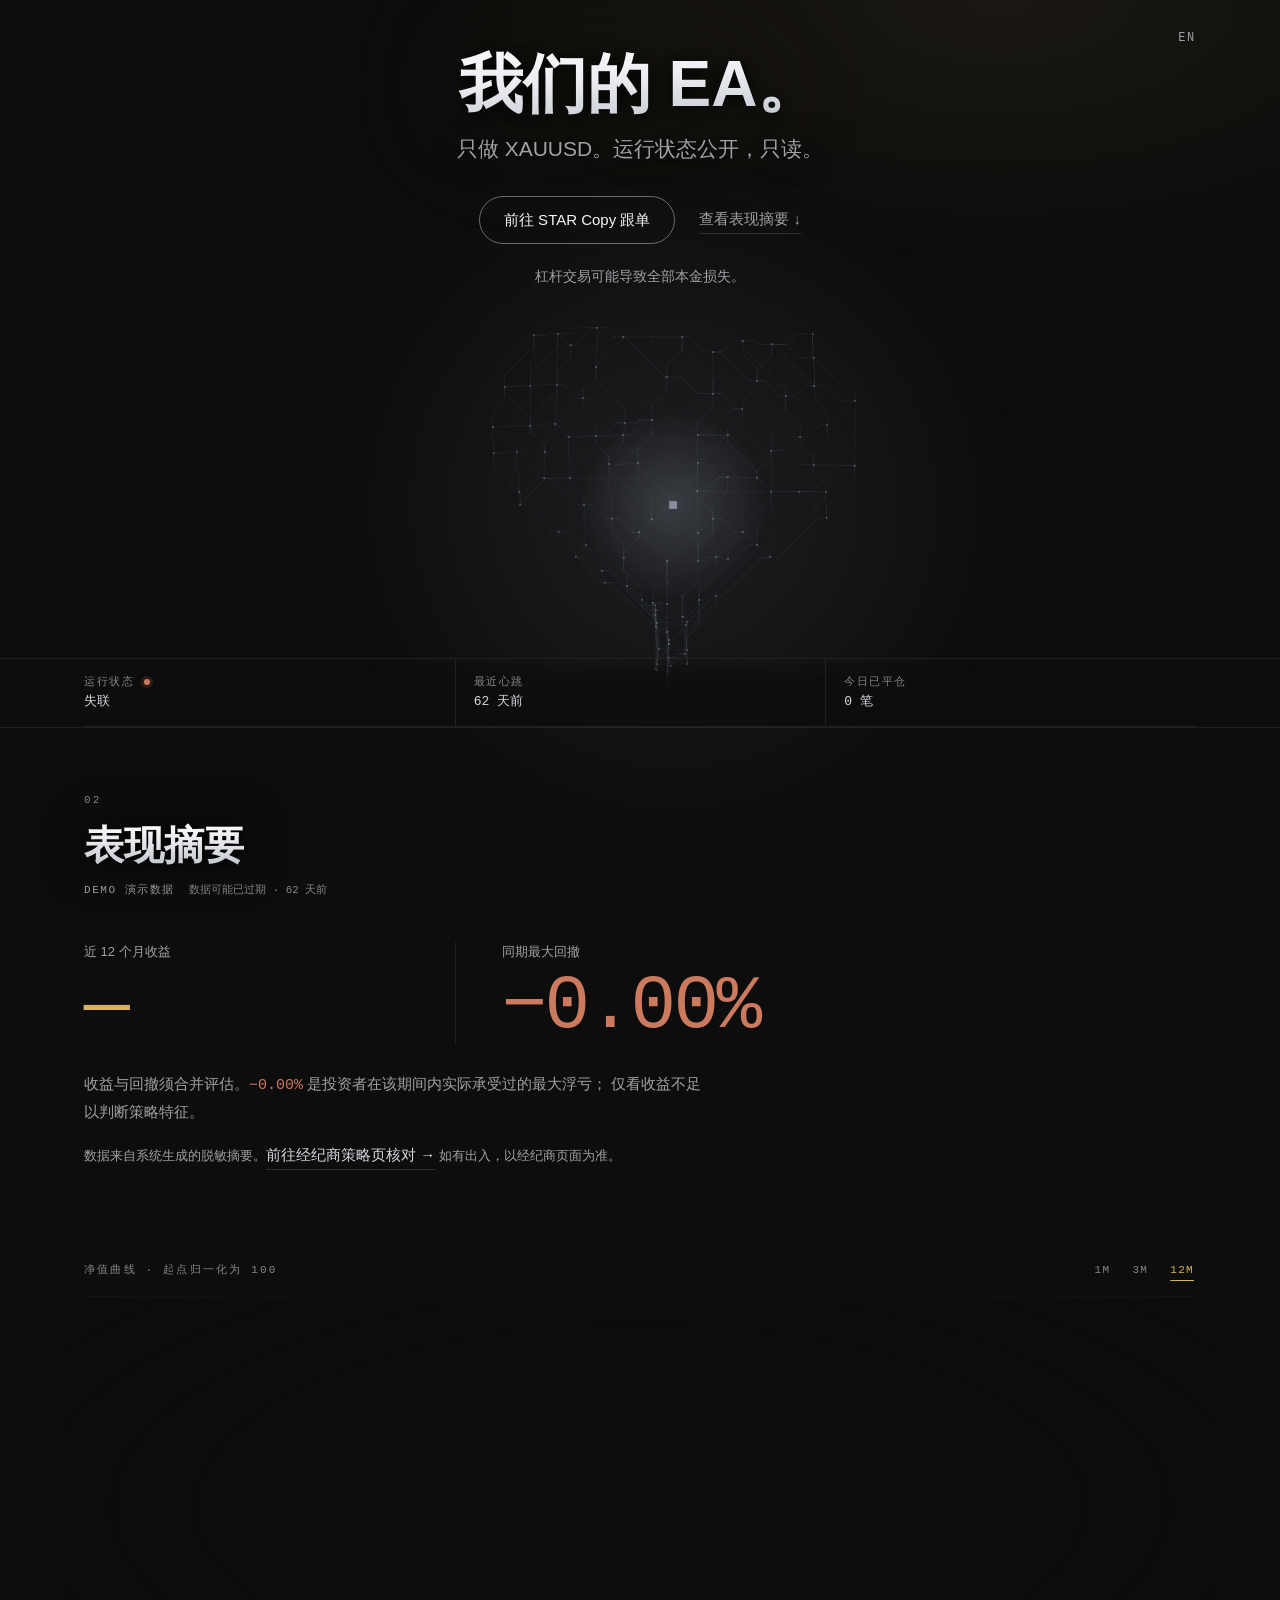
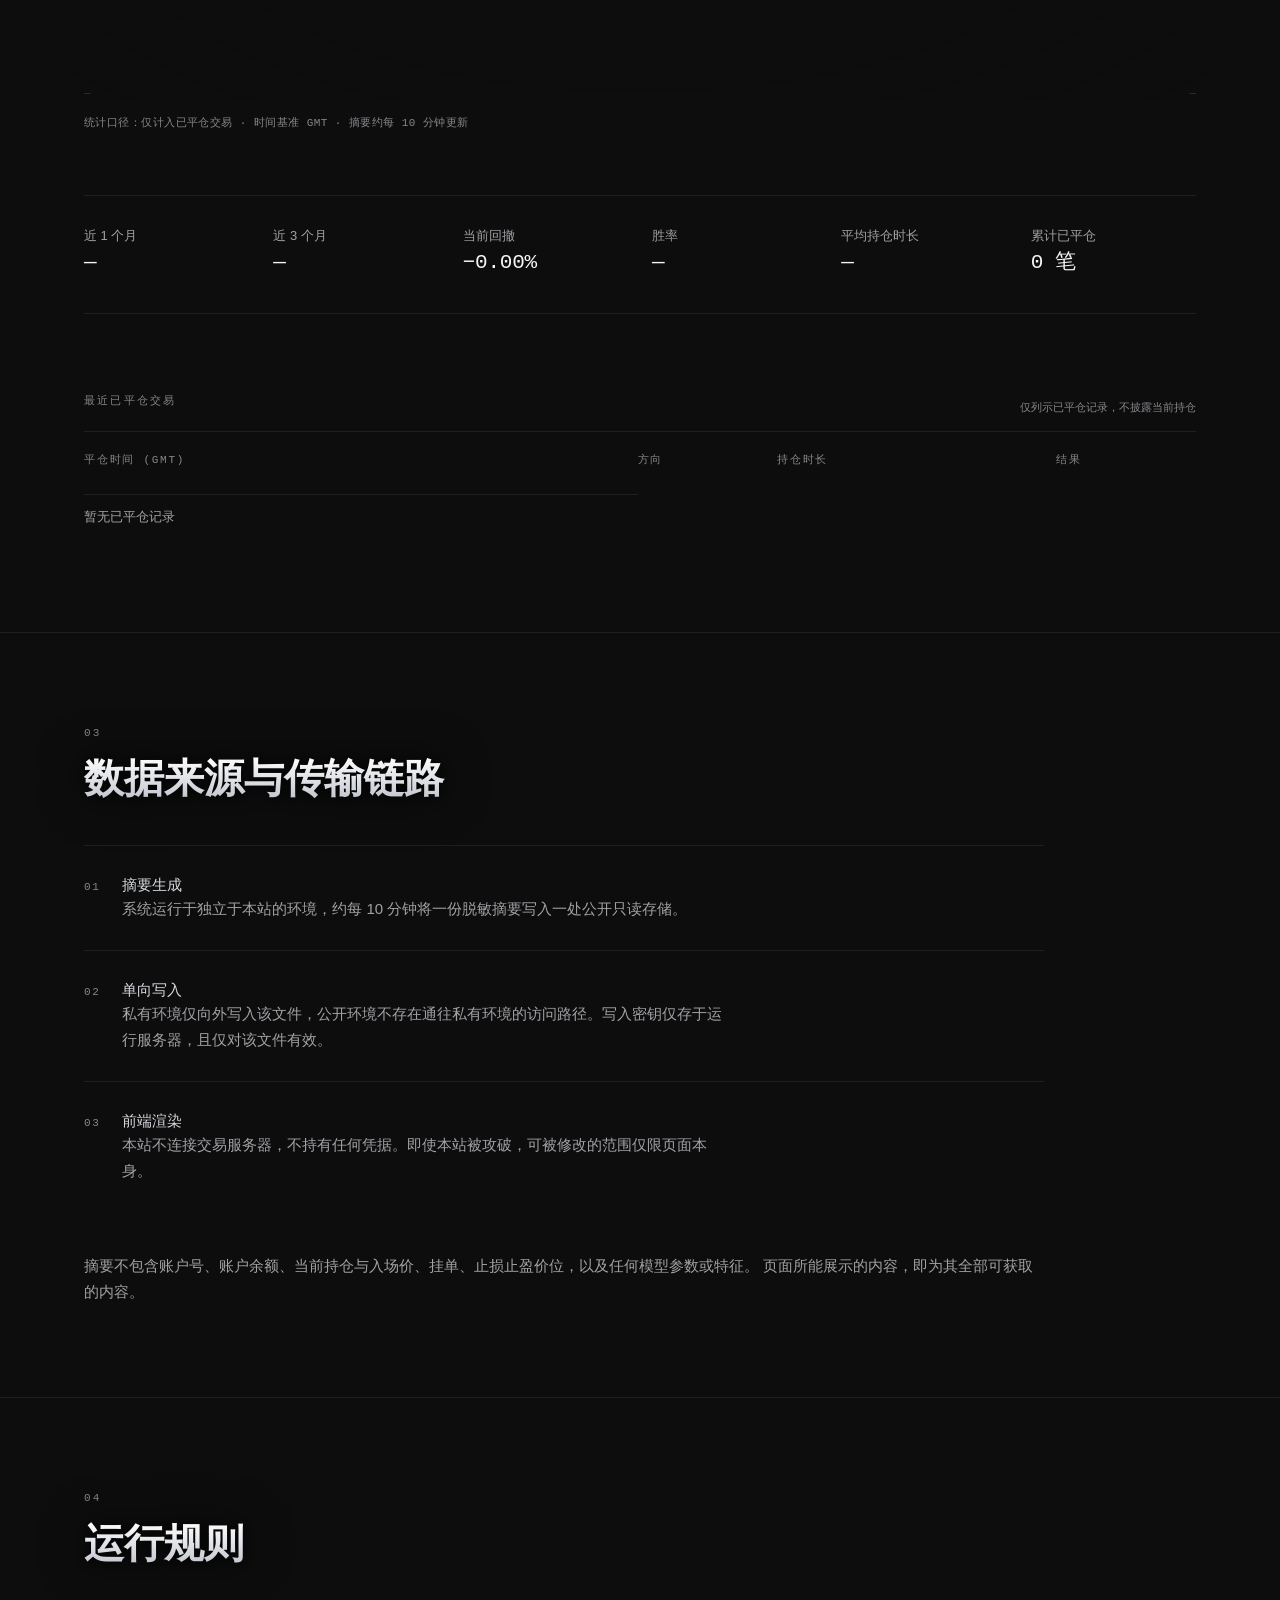
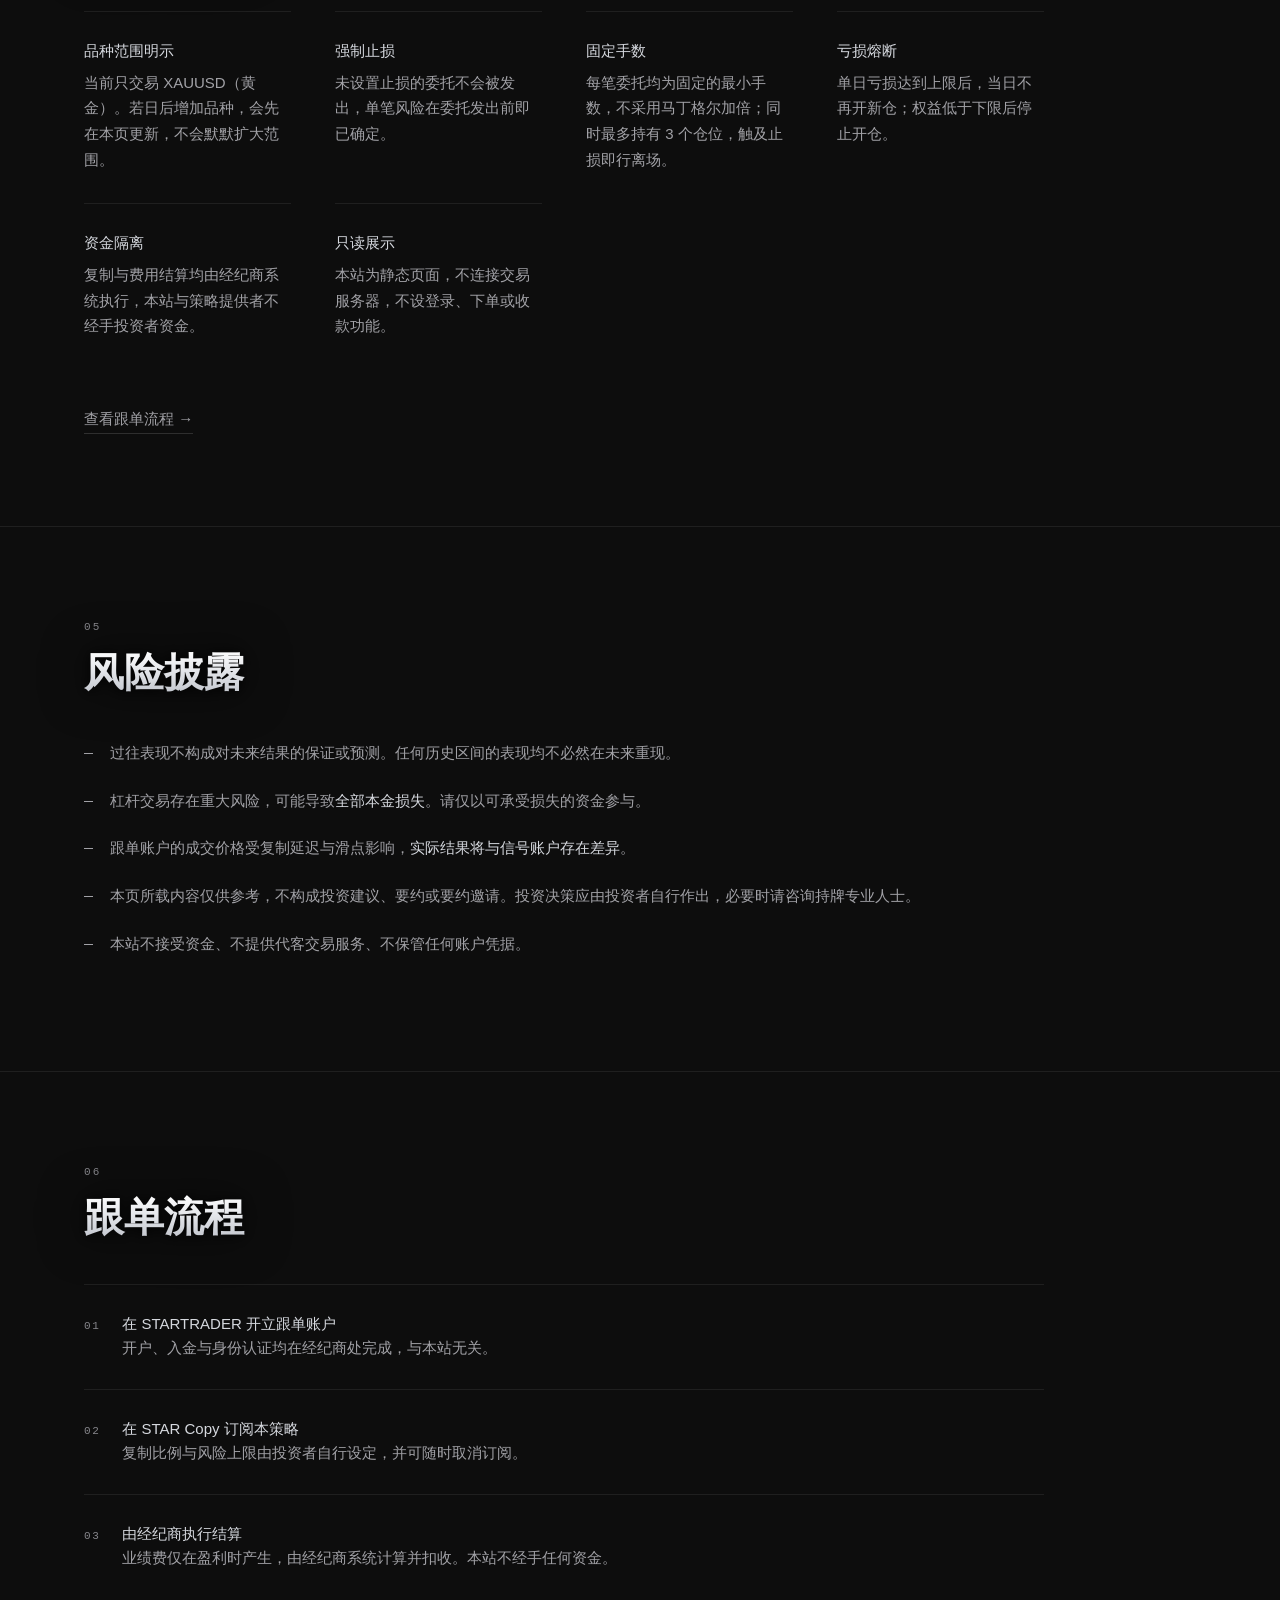
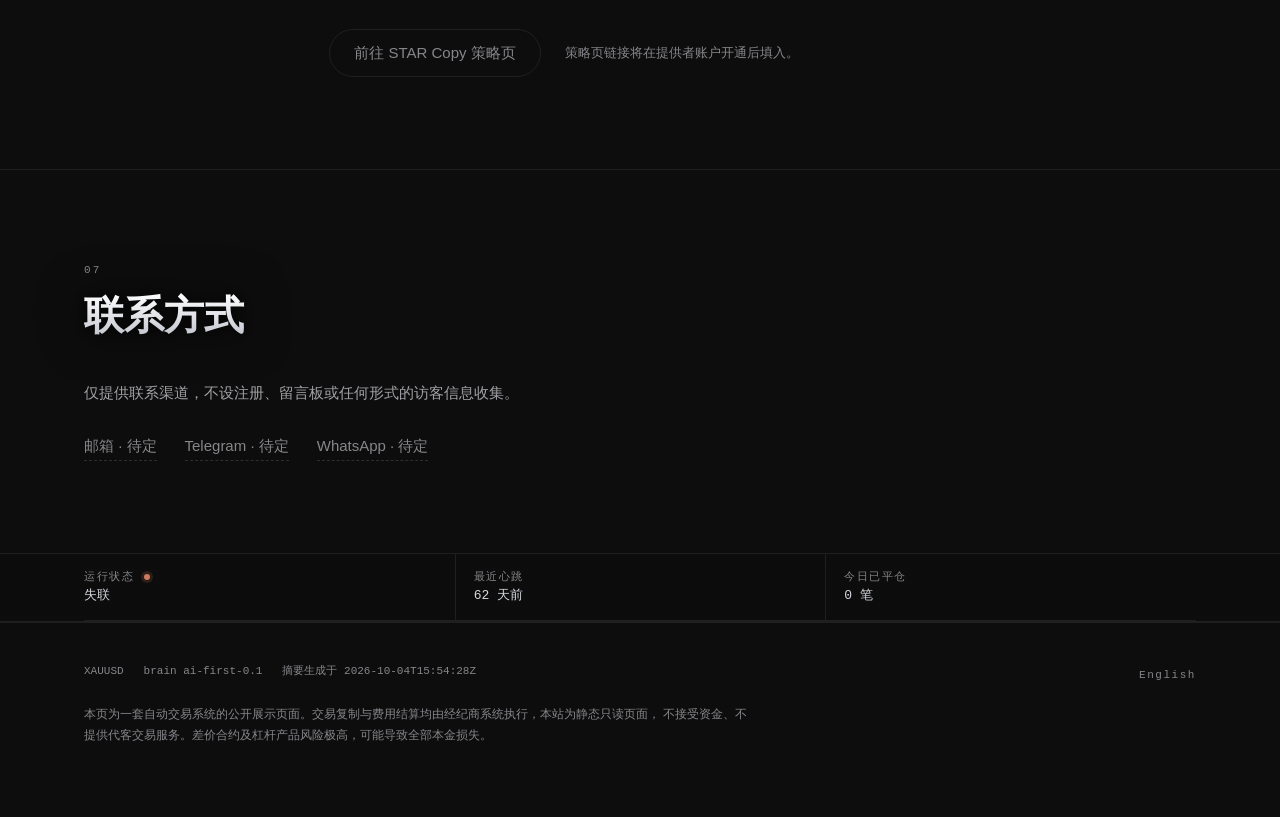
==== index.html @ 9f049740 "Showcase site (experimental): static page + real demo-account status Static page (zh + en), no build" ====
<!DOCTYPE html>
<html lang="zh-Hans" data-status="data/status.json">
<head>
<meta charset="utf-8">
<meta name="viewport" content="width=device-width, initial-scale=1, viewport-fit=cover">
<title>XAUUSD 自动交易系统 — 运行状态与表现摘要</title>
<meta name="description" content="一套仅交易 XAUUSD 的自动交易系统的公开展示页面：运行状态、表现摘要与跟单入口。">
<meta name="robots" content="noindex">
<meta name="color-scheme" content="dark">
<link rel="alternate" hreflang="zh-Hans" href="https://thomas992001.github.io/rion-eawebsite/">
<link rel="alternate" hreflang="en" href="https://thomas992001.github.io/rion-eawebsite/en/">
<link rel="icon" href="data:image/svg+xml,%3Csvg xmlns='http://www.w3.org/2000/svg' viewBox='0 0 32 32'%3E%3Crect x='7' y='7' width='18' height='18' fill='none' stroke='%23e8bb4a' stroke-width='2'/%3E%3Crect x='14' y='14' width='4' height='4' fill='%23e8bb4a'/%3E%3C/svg%3E">
<meta property="og:type" content="website">
<meta property="og:site_name" content="XAUUSD 自动交易系统">
<meta property="og:title" content="我们的 EA。">
<meta property="og:description" content="只做 XAUUSD。运行状态公开，只读。">
<meta property="og:locale" content="zh_CN">
<meta property="og:locale:alternate" content="en_US">
<!-- 上线前改成绝对地址（见 DEPLOY.md）：og:url 与 og:image 必须是完整 https:// 链接 -->
<meta property="og:url" content="https://thomas992001.github.io/rion-eawebsite/">
<meta property="og:image" content="https://thomas992001.github.io/rion-eawebsite/assets/share.png">
<meta property="og:image:width" content="1200">
<meta property="og:image:height" content="630">
<meta name="twitter:card" content="summary_large_image">
<script>
/* Two safety nets, inline so they run even if assets/app.js never does:
   1. the scroll-reveal only hides content when JS is actually running;
   2. if the reveal machinery has not started in 2.5s, show everything. */
document.documentElement.className += " js is-loading";
setTimeout(function () {
  if (!window.__revealReady) document.documentElement.className += " reveal-all";
}, 2500);
</script>
<link rel="stylesheet" href="assets/style.css">
</head>
<body>

<canvas id="core" class="net" aria-hidden="true"></canvas>
<div class="rail" id="rail" aria-hidden="true">
  <span class="rail-line"></span>
  <span class="rail-thumb"></span>
  <span class="rail-at"></span>
</div>

<main id="top">

  <section class="hero">
    <div class="wrap hero-in">
      <p class="lang-row"><a class="lang" href="en/" hreflang="en">EN</a></p>
      <h1>我们的 EA。</h1>
      <!-- One line of what it is. The two caveats that used to sit here (no
           orders on this page, no credentials) are stated where they belong:
           section 03 and the "read-only by construction" card in 04. -->
      <p class="sub">只做 XAUUSD。运行状态公开，只读。</p>

      <p class="acts">
        <a class="btn" id="heroCopyBtn" href="#follow">前往 STAR Copy 跟单</a>
        <a class="link" href="#performance">查看表现摘要 ↓</a>
      </p>
      <p class="warn">杠杆交易可能导致全部本金损失。</p>
    </div>

    <div class="strip">
      <div class="wrap strip-in">
        <div><span>运行状态 <i id="stateDot" class="dot" aria-hidden="true"></i></span><b id="teleState">—</b></div>
        <div><span>最近心跳</span><b id="teleBeat">—</b></div>
        <div><span>今日已平仓</span><b id="teleToday">—</b></div>
      </div>
    </div>
  </section>

  <section id="performance" class="s reveal">
    <div class="wrap">
      <div class="s-head">
        <p class="eyebrow">02</p>
        <h2 class="s-title">表现摘要</h2>
        <p class="s-meta"><span id="sourceBadge2" class="src">—</span><span id="updatedAgo">更新于 —</span></p>
      </div>
      <noscript><p class="noscript-note">下面的数值由浏览器读取摘要文件后填入。你的浏览器停用了 JavaScript，所以所有数字显示为「—」。本页的说明、运行规则与风险披露不受影响。</p></noscript>
      <p class="demo-inline" id="demoInline" hidden>以下数据为占位示例，不代表任何真实或模拟成交记录。</p>

      <div class="figures">
        <div class="fig stag">
          <span class="fig-k">近 12 个月收益</span>
          <span class="fig-v gold" id="ret12">—</span>
        </div>
        <div class="fig stag">
          <span class="fig-k">同期最大回撤</span>
          <span class="fig-v down" id="maxdd">—</span>
        </div>
      </div>

      <p class="bind stag">
        收益与回撤须合并评估。<em id="bindDD">—</em> 是投资者在该期间内实际承受过的最大浮亏；
        仅看收益不足以判断策略特征。
      </p>

      <p class="verify stag">
        数据来自系统生成的脱敏摘要。<a id="verifyLink" class="link" href="#follow">前往经纪商策略页核对 →</a>
        如有出入，以经纪商页面为准。
      </p>

      <div class="chart stag">
        <div class="chart-head">
          <span class="kicker">净值曲线 · 起点归一化为 100</span>
          <span class="seg" role="group" aria-label="时间范围">
            <button type="button" data-range="21">1M</button>
            <button type="button" data-range="63">3M</button>
            <button type="button" data-range="0" class="is-on">12M</button>
          </span>
        </div>
        <div class="chart-wrap" id="chartWrap">
          <svg id="equityChart" role="img" aria-label="净值曲线"></svg>
          <div class="chart-tip" id="chartTip" hidden></div>
        </div>
        <div class="sr-only" id="chartTable"></div>
        <div class="chart-foot">
          <span id="axisStart">—</span>
          <span id="axisEnd">—</span>
        </div>
        <p class="scope">统计口径：仅计入已平仓交易 · 时间基准 GMT · 摘要约每 10 分钟更新</p>
      </div>

      <div class="row stag">
        <div><span>近 1 个月</span><b id="ret1">—</b></div>
        <div><span>近 3 个月</span><b id="ret3">—</b></div>
        <div><span>当前回撤</span><b id="curdd">—</b></div>
        <div><span>胜率</span><b id="winrate">—</b></div>
        <div><span>平均持仓时长</span><b id="avghold">—</b></div>
        <div><span>累计已平仓</span><b id="trades">—</b></div>
      </div>

      <div class="ledger stag">
        <div class="chart-head">
          <span class="kicker">最近已平仓交易</span>
          <span class="s-meta">仅列示已平仓记录，不披露当前持仓</span>
        </div>
        <table class="trades">
          <thead>
            <tr><th>平仓时间 (GMT)</th><th>方向</th><th>持仓时长</th><th class="r">结果</th></tr>
          </thead>
          <tbody id="tradesBody">
            <tr class="sk-row"><td><span class="sk"></span></td><td><span class="sk"></span></td><td><span class="sk"></span></td><td class="r"><span class="sk"></span></td></tr>
            <tr class="sk-row"><td><span class="sk"></span></td><td><span class="sk"></span></td><td><span class="sk"></span></td><td class="r"><span class="sk"></span></td></tr>
            <tr class="sk-row"><td><span class="sk"></span></td><td><span class="sk"></span></td><td><span class="sk"></span></td><td class="r"><span class="sk"></span></td></tr>
            <tr class="sk-row"><td><span class="sk"></span></td><td><span class="sk"></span></td><td><span class="sk"></span></td><td class="r"><span class="sk"></span></td></tr>
          </tbody>
        </table>
      </div>
    </div>
  </section>

  <section id="chain" class="s reveal">
    <div class="wrap">
      <div class="s-head"><p class="eyebrow">03</p>
        <h2 class="s-title">数据来源与传输链路</h2></div>
      <ol class="chain">
        <li class="stag"><span>01</span><div><b>摘要生成</b><p>系统运行于独立于本站的环境，约每 10 分钟将一份脱敏摘要写入一处公开只读存储。</p></div></li>
        <li class="stag"><span>02</span><div><b>单向写入</b><p>私有环境仅向外写入该文件，公开环境不存在通往私有环境的访问路径。写入密钥仅存于运行服务器，且仅对该文件有效。</p></div></li>
        <li class="stag"><span>03</span><div><b>前端渲染</b><p>本站不连接交易服务器，不持有任何凭据。即使本站被攻破，可被修改的范围仅限页面本身。</p></div></li>
      </ol>
      <p class="note">
        摘要不包含账户号、账户余额、当前持仓与入场价、挂单、止损止盈价位，以及任何模型参数或特征。
        页面所能展示的内容，即为其全部可获取的内容。
      </p>
    </div>
  </section>

  <section id="how" class="s reveal">
    <div class="wrap">
      <div class="s-head"><p class="eyebrow">04</p>
        <h2 class="s-title">运行规则</h2></div>
      <div class="cols">
        <div class="col stag"><b>品种范围明示</b><p>当前只交易 XAUUSD（黄金）。若日后增加品种，会先在本页更新，不会默默扩大范围。</p></div>
        <div class="col stag"><b>强制止损</b><p>未设置止损的委托不会被发出，单笔风险在委托发出前即已确定。</p></div>
        <!-- 待 Thomas 确认：本条为策略行为承诺，确认属实后方可上线 -->
        <div class="col stag"><b>固定手数</b><p>每笔委托均为固定的最小手数，不采用马丁格尔加倍；同时最多持有 3 个仓位，触及止损即行离场。</p></div>
        <div class="col stag"><b>亏损熔断</b><p>单日亏损达到上限后，当日不再开新仓；权益低于下限后停止开仓。</p></div>
        <div class="col stag"><b>资金隔离</b><p>复制与费用结算均由经纪商系统执行，本站与策略提供者不经手投资者资金。</p></div>
        <div class="col stag"><b>只读展示</b><p>本站为静态页面，不连接交易服务器，不设登录、下单或收款功能。</p></div>
      </div>
      <!-- Someone convinced by the rules is convinced here, and the only
           action on the page was four screens back. A link, not a button:
           the primary button stays the only one. -->
      <p class="next stag"><a class="link" href="#follow">查看跟单流程 →</a></p>
    </div>
  </section>

  <section id="risk" class="s reveal">
    <div class="wrap">
      <div class="s-head"><p class="eyebrow">05</p>
        <h2 class="s-title">风险披露</h2></div>
      <ul class="risks">
        <li class="stag">过往表现不构成对未来结果的保证或预测。任何历史区间的表现均不必然在未来重现。</li>
        <li class="stag">杠杆交易存在重大风险，可能导致<em>全部本金损失</em>。请仅以可承受损失的资金参与。</li>
        <li class="stag">跟单账户的成交价格受复制延迟与滑点影响，<em>实际结果将与信号账户存在差异</em>。</li>
        <li class="stag">本页所载内容仅供参考，不构成投资建议、要约或要约邀请。投资决策应由投资者自行作出，必要时请咨询持牌专业人士。</li>
        <li class="stag">本站不接受资金、不提供代客交易服务、不保管任何账户凭据。</li>
      </ul>
    </div>
  </section>

  <section id="follow" class="s reveal">
    <div class="wrap">
      <div class="s-head"><p class="eyebrow">06</p>
        <h2 class="s-title">跟单流程</h2></div>
      <ol class="steps">
        <li class="stag"><span>01</span><div><b>在 STARTRADER 开立跟单账户</b><p>开户、入金与身份认证均在经纪商处完成，与本站无关。</p></div></li>
        <li class="stag"><span>02</span><div><b>在 STAR Copy 订阅本策略</b><p>复制比例与风险上限由投资者自行设定，并可随时取消订阅。</p></div></li>
        <li class="stag"><span>03</span><div><b>由经纪商执行结算</b><p>业绩费仅在盈利时产生，由经纪商系统计算并扣收。本站不经手任何资金。</p></div></li>
      </ol>
      <p class="acts">
        <a class="btn" id="copyBtn" aria-disabled="true" tabindex="-1">前往 STAR Copy 策略页</a>
        <span class="note-inline" id="copyBtnNote">策略页链接将在提供者账户开通后填入。</span>
      </p>
    </div>
  </section>

  <section id="contact" class="s reveal">
    <div class="wrap">
      <div class="s-head"><p class="eyebrow">07</p>
        <h2 class="s-title">联系方式</h2></div>
      <p class="lede-sm">仅提供联系渠道，不设注册、留言板或任何形式的访客信息收集。</p>
      <p class="chips" id="contacts">
        <span class="pending">邮箱 · 待定</span>
        <span class="pending">Telegram · 待定</span>
        <span class="pending">WhatsApp · 待定</span>
      </p>
    </div>
  </section>

  <!-- Read to the end: the last thing before the legal footer is that it is
       still running, not a disclaimer. Same live values as the hero strip. -->
  <div class="strip strip-end">
    <div class="wrap strip-in">
      <div><span>运行状态 <i class="dot" data-mirror="stateDot" aria-hidden="true"></i></span><b data-mirror="teleState">—</b></div>
      <div><span>最近心跳</span><b data-mirror="teleBeat">—</b></div>
      <div><span>今日已平仓</span><b data-mirror="teleToday">—</b></div>
    </div>
  </div>

</main>

<footer class="foot">
  <div class="wrap">
    <p class="foot-row">
      <span id="footSymbol">XAUUSD</span>
      <span id="footVersion">brain —</span>
      <span id="footGenerated">摘要生成于 —</span>
      <a class="lang" href="en/" hreflang="en">English</a>
    </p>
    <p class="foot-legal">
      本页为一套自动交易系统的公开展示页面。交易复制与费用结算均由经纪商系统执行，本站为静态只读页面，
      不接受资金、不提供代客交易服务。差价合约及杠杆产品风险极高，可能导致全部本金损失。
    </p>
  </div>
</footer>

<script src="assets/core.js"></script>
<script src="assets/app.js"></script>
</body>
</html>
---- assets/style.css ----
/* RionEA99 showcase.
   Rules taken from measuring linear.app / stripe.com / numer.ai / xtxmarkets.com:
   - separation comes from space and hairlines, not from boxes (their bordered
     block ratio is 4.6–16.7%; boxes were 46.5% here before this pass)
   - hairlines are neutral white at 6–10%, never tinted with the accent colour
   - display type is large, light and tightly leaded (line-height ~1.1, not 1.3)
   - the accent colour appears a handful of times, not on every edge
   - one thing moves on its own (the module); everything else moves on input */

:root {
  /* Not pure black: bright text on #000 produces halation -- the glow that
     makes glyphs bleed -- and it is worse for astigmatic readers. Material's
     dark theme recommends #121212 for the same reason; #0d0d0d keeps more of
     the depth this page wants while taking the edge off. Contrast barely
     moves: body text goes 8.16:1 -> 7.71:1, still well past AA. */
  --ink:       #0d0d0d;
  --paper:     #f5f5f7;
  --paper-2:   #d5d8de;   /* sub-heads: bright, but not as bright as display type */
  --mute:      #a1a1a6;
  --faint:     #86868b;   /* Apple's tertiary grey */
  --rule:      rgba(245, 245, 247, 0.14);
  --rule-soft: rgba(245, 245, 247, 0.08);
  --gold:      #d8b25c;   /* 41° / 62% / 60% — gold without the signal-yellow glare */
  --gold-hi:   #e5c47a;   /* hover: brighter, not paler */
  --gold-soft: #e3cf9f;   /* champagne highlight */
  --down:      #cb7a5e;
  --wrap:      1160px;
  --font: -apple-system, BlinkMacSystemFont, "Segoe UI", "PingFang SC",
          "Hiragino Sans GB", "Microsoft YaHei", "Noto Sans SC", sans-serif;
  --mono: ui-monospace, SFMono-Regular, "SF Mono", Menlo, Consolas, monospace;
}

* { box-sizing: border-box; }
html { -webkit-text-size-adjust: 100%; scroll-behavior: smooth; }

body {
  margin: 0;
  background: var(--ink);
  color: var(--paper);
  font-family: var(--font);
  font-size: 17px;
  line-height: 1.47;
  -webkit-font-smoothing: antialiased;
  overflow-x: hidden;
}
/* The faint gold wash at the top right used to be the body's own background
   with `background-attachment: fixed`. That property is a known scroll-jank
   source in Chromium: a page containing a fixed-attachment background is
   scrolled on the main thread (kHasBackgroundAttachmentFixedObjects), and the
   main thread here is already running a 60fps canvas -- so every wheel step
   had to queue behind a frame. iOS ignores `fixed` altogether and would have
   stretched the gradient over the whole document. A fixed pseudo-element gets
   its own compositor layer: same picture, scrolled off the main thread. */
body::before {
  content: ""; position: fixed; inset: 0; z-index: -1; pointer-events: none;
  background: radial-gradient(70% 48% at 78% 0%, rgba(200, 163, 80, .07), transparent 62%);
}

@media (prefers-reduced-motion: reduce) {
  html { scroll-behavior: auto; }
  *, *::before, *::after { animation: none !important; transition-duration: .001ms !important; }
  .reveal, .stag, .hero-in > * { opacity: 1 !important; transform: none !important; }
}

a { color: inherit; text-decoration: none; }
h1, h2, h3 { margin: 0; font-weight: 400; }
p { margin: 0; }
em { font-style: normal; color: var(--paper-2); }

.wrap { width: 100%; max-width: var(--wrap); margin: 0 auto; padding: 0 24px; }

/* small monospace labels do the work that boxes used to do */
.kicker {
  font-family: var(--mono); font-size: 11px; font-weight: 400;
  letter-spacing: .2em; text-transform: uppercase; color: var(--faint);
}

/* ---------- status dot and labels (the top bar is gone) ---------- */
.src { font-family: var(--mono); font-size: 11px; letter-spacing: .14em; color: var(--mute); }
/* LIVE is the real thing, so it carries the brand colour; BACKTEST is the
   category most easily mistaken for real, so it is flagged, not celebrated */
.src.is-live { color: var(--gold); }
.src.is-demo { color: var(--mute); }
.src.is-backtest { color: var(--down); }
.lang {
  font-family: var(--mono); font-size: inherit; letter-spacing: .14em;
  color: var(--faint); border-bottom: 1px solid transparent;
  transition: color .2s ease, border-color .2s ease;
}
.lang:hover { color: var(--gold); border-color: var(--gold); }
.foot-row .lang { margin-left: auto; font-size: 11px; display: inline-block; padding: 4px 0; }
.kicker .lang { color: var(--mute); }
/* An English reader landing on a Chinese page needs this before anything
   else, and at 11px in the faintest grey it sat at the bottom of what can be
   found without searching. One point larger and one tier brighter: still a
   corner detail to everyone who does not need it, findable by the one who does.
   It is in the conventional place, which is most of what discoverability is. */
.lang-row {
  display: flex; justify-content: flex-end; align-items: center;
  height: 24px; font-size: 12px; margin-right: -10px;
}
.lang-row .lang { color: var(--mute); }
.lang-row .lang { display: inline-block; line-height: 24px; padding: 0 10px; }

.dot {
  display: inline-block; width: 6px; height: 6px; border-radius: 50%;
  background: var(--faint); vertical-align: middle; margin-left: 2px;
}
.dot.is-online { background: var(--gold); animation: beat 3s ease-out infinite; }
.dot.is-idle { background: var(--mute); }
.dot.is-halted { background: var(--down); }
.dot.is-lost { background: var(--down); box-shadow: 0 0 0 3px rgba(203, 122, 94, .16); }
@keyframes beat {
  0%   { box-shadow: 0 0 0 0 rgba(200, 163, 80, .45); }
  70%  { box-shadow: 0 0 0 7px rgba(200, 163, 80, 0); }
  100% { box-shadow: 0 0 0 0 rgba(200, 163, 80, 0); }
}

/* ---------- hero ---------- */
.hero {
  position: relative; display: flex; flex-direction: column;
  padding-top: 26px;
}
/* the net is the page's background, fixed behind everything */
.net { position: fixed; inset: 0; z-index: 0; pointer-events: none; }
/* Hidden only while JS is running, because JS is what will reveal it: core.js
   adds .is-lit once it knows the real state, or after 1.2s regardless. Without
   the .js gate a browser with scripting off would get a permanently blank hero. */
.js .net { opacity: 0; transition: opacity .4s ease; }
.js .net.is-lit { opacity: 1; }
@media (prefers-reduced-motion: reduce) { .js .net { transition: none; } }
/* everything else sits above it; the top bar keeps its own sticky stacking */
main, .foot { position: relative; z-index: 1; }
.hero-in { position: relative; z-index: 2; text-align: center; padding-bottom: 372px; }
.hero-in > * { opacity: 0; animation: rise .95s cubic-bezier(.2, .7, .2, 1) forwards; }
.hero-in > *:nth-child(1) { animation-delay: .06s; }
.hero-in > *:nth-child(2) { animation-delay: .16s; }
.hero-in > *:nth-child(3) { animation-delay: .30s; }
.hero-in > *:nth-child(4) { animation-delay: .44s; }
.hero-in > *:nth-child(5) { animation-delay: .54s; }
.hero-in > *:nth-child(6) { animation-delay: .64s; }
@keyframes rise { from { opacity: 0; transform: translate3d(0, 18px, 0); } to { opacity: 1; transform: none; } }

h1 {
  margin: 0 0 14px;
  font-size: clamp(38px, 6.6vw, 64px);
  font-weight: 600;
  line-height: 1.07;
  letter-spacing: -0.009em;
  text-wrap: balance;
  /* not flat white: a shallow top-to-bottom fall from white to silver, and a
     dark halo that pushes the net's traces away from the glyph edges */
  background: linear-gradient(177deg, #ffffff 0%, #eceef2 42%, #b3b7c0 100%);
  -webkit-background-clip: text; background-clip: text;
  color: transparent;
  filter: drop-shadow(0 2px 9px rgba(0, 0, 0, .9))
          drop-shadow(0 0 34px rgba(0, 0, 0, .7))
          drop-shadow(0 0 60px rgba(200, 163, 80, .12));
}
@supports not (background-clip: text) { h1 { color: #f0f1f4; } }
/* measured on apple.com.cn: CJK display type is 600 weight, line-height 1.09,
   letter-spacing 0 — the negative tracking Latin wants would crowd it */
html[lang^="zh"] h1 { letter-spacing: 0; line-height: 1.09; }
html[lang^="zh"] .risks li,
html[lang^="zh"] .col p,
html[lang^="zh"] .steps p,
html[lang^="zh"] .chain p,
html[lang^="zh"] .note,
html[lang^="zh"] .bind { line-height: 1.72; }
.quiet { color: var(--mute); }
.sub {
  font-size: clamp(19px, 2.1vw, 21px); line-height: 1.43; color: var(--mute);
  max-width: 30em; margin: 0 auto 32px;
  text-shadow: 0 1px 10px rgba(0, 0, 0, .95), 0 0 26px rgba(0, 0, 0, .7);
}

/* Measured against the rest of the page, this line came last: 12px in the
   faintest grey gave it a visual weight (luminance x size) of 2.9, against 4.7
   for body copy and 34.7 for the headline -- the lowest of anything on the
   first screen, for the only early risk signal there is. 15px in --mute puts
   it at 5.4, just above body copy, where a leveraged-trading warning belongs.
   Contrast goes from 5.80:1 to 8.16:1 at the same time. */
.warn { margin-top: 22px; font-size: 14px; color: var(--mute); }
.lede-sm { color: var(--mute); font-size: 15px; max-width: 44em; }
.acts { display: flex; flex-wrap: wrap; align-items: center; justify-content: center; gap: 14px 24px; margin-top: 30px; }
.acts .link { color: var(--mute); }
.acts .link:hover { color: var(--paper); }
/* the one mid-page path to the action; a link so the primary button stays
   the only button */
.next { margin-top: 36px; font-size: 15px; }
.next .link { color: var(--mute); }
.next .link:hover { color: var(--paper); }
/* the closing beat, before the legal footer: same strip as the hero, so the
   last impression is the same live readout the page opened with */
.strip-end { border-bottom: 1px solid var(--rule-soft); }

.btn {
  display: inline-flex; align-items: center; justify-content: center;
  height: 48px; padding: 0 24px;
  border-radius: 999px; color: var(--paper);
  /* 48px height matches Stripe's primary CTA exactly, so the size is not the
     problem; weight and padding were. Measured: Apple 14px/400 with 21px
     padding, Stripe 16px/400 with 24px. At 500 this was the heaviest of the
     three on both counts. */
  font-size: 15px; font-weight: 400;
  /* Outlined, not filled. The off-white fill was the brightest object on the
     first screen -- brighter than the heart it sits above, which is the thing
     the screen is for. Apple's buttons on a dark product page are a line of
     text; the product owns the light. This keeps the pill (still unmistakably
     the one button) and gives the brightness back to the heart. Border at
     40% white: 3.4:1 against the page, over the 3:1 a control boundary needs. */
  background: transparent;
  border: 1px solid rgba(245, 245, 247, .40);
  transition: border-color .2s ease, background .2s ease, transform .2s ease;
}
.btn:hover {
  border-color: rgba(245, 245, 247, .75);
  background: rgba(245, 245, 247, .05);
  transform: translateY(-1px);
}
.btn:active { transform: translateY(0); }
.btn[aria-disabled="true"] {
  border-color: var(--rule-soft); color: var(--faint); background: transparent; cursor: not-allowed;
}
.btn[aria-disabled="true"]:hover { transform: none; border-color: var(--rule-soft); background: transparent; }
.link {
  display: inline-block; color: var(--paper-2); font-size: 15px;
  border-bottom: 1px solid var(--rule); padding: 3px 0;
  transition: color .2s ease, border-color .2s ease;
}
.link:hover { color: var(--gold); border-color: var(--gold); }

/* the status strip: hairlines, no container */
.strip {
  position: relative; z-index: 2; margin-top: 0;
  border-top: 1px solid var(--rule-soft);
  /* the net runs behind this band; fade it out so the labels stay readable */
  background: linear-gradient(180deg, rgba(13, 13, 13, 0), rgba(13, 13, 13, .88) 30%, rgba(13, 13, 13, .88));
}
.strip-in { display: grid; grid-template-columns: repeat(3, 1fr); }
.strip-in > div {
  padding: 15px 18px; border-bottom: 1px solid var(--rule-soft);
  display: flex; flex-direction: column; gap: 1px; min-width: 0;
}
.strip-in > div:first-child { padding-left: 0; }
.strip-in > div + div { border-left: 1px solid var(--rule-soft); }
.strip-in span {
  font-family: var(--mono); font-size: 11px; letter-spacing: .14em;
  text-transform: uppercase; color: var(--faint);
  white-space: nowrap; overflow: hidden; text-overflow: ellipsis;
}
.strip-in b {
  font-family: var(--mono); font-size: 13px; font-weight: 400; color: var(--paper-2);
  white-space: nowrap; overflow: hidden; text-overflow: ellipsis;
  transition: color .4s ease;
}
.strip-in b.is-upd { color: var(--gold); }

/* ---------- sections ---------- */
.s { padding: 92px 0; border-top: 1px solid var(--rule-soft); }
#performance { padding-top: 64px; }
/* Apple's opener (small eyebrow, large title) but left-ranged: the content
   below is tables and figures, and scanning them needs a left rail */
.s-head { margin-bottom: 44px; }
.eyebrow {
  font-family: var(--mono); font-size: 11px; letter-spacing: .2em;
  color: var(--faint); margin-bottom: 14px;
}
.s-title {
  font-size: clamp(28px, 3.6vw, 40px); font-weight: 600;
  line-height: 1.1; letter-spacing: -0.006em;
  background: linear-gradient(180deg, #ffffff 0%, #e4e6ea 46%, #bfc3cb 100%);
  -webkit-background-clip: text; background-clip: text;
  color: transparent;
  filter: drop-shadow(0 1px 6px rgba(0, 0, 0, .85)) drop-shadow(0 0 22px rgba(0, 0, 0, .6));
}
@supports not (background-clip: text) { .s-title { color: #eceef2; } }
html[lang^="zh"] .s-title { letter-spacing: 0; line-height: 1.16; }
.s-meta {
  display: flex; align-items: baseline; gap: 14px;
  margin-top: 14px; font-family: var(--mono); font-size: 11px; color: var(--faint);
}
/* The explanatory copy -- where the figures come from, what the system will
   and will not do, how copying works -- was 13px on a desktop: one pixel above
   the legal footer, three below the headings. Text set at fine-print size is
   read as fine print, which is the exact opposite of what this copy is for.
   15px is a clear step above the footer and matches what a phone already gets.
   Line lengths stay in the CJK comfort band (~40 characters). */
.note { margin-top: 42px; max-width: 40em; font-size: 15px; line-height: 1.7; color: var(--mute); }

/* the drawdown restated inside a sentence, so the two numbers cannot be
   mentally separated; and a demo marker sitting with the numbers, not only
   in a banner people have learned to skip */
.bind {
  margin-top: 26px; max-width: 42em; font-size: 15px; color: var(--mute); line-height: 1.72;
}
.bind em { color: var(--down); font-family: var(--mono); font-size: 15px; }
.verify { margin-top: 16px; max-width: 42em; font-size: 13px; color: var(--mute); }
.demo-inline {
  margin-bottom: 22px; font-size: 15px; color: var(--mute);
  padding-left: 13px; border-left: 2px solid rgba(200, 163, 80, .55);
}
.demo-inline[hidden] { display: none; }
.note-inline { font-size: 13px; color: var(--faint); }

/* how the numbers are counted, stated before the numbers */
.scope {
  margin: 14px 0 0; font-family: var(--mono); font-size: 11px;
  letter-spacing: .04em; color: var(--faint);
}

.js .reveal { opacity: 0; transition: opacity .5s ease; }
.reveal.is-in { opacity: 1; }
.js .stag { opacity: 0; transform: translate3d(0, 14px, 0); transition: opacity .8s ease, transform .8s cubic-bezier(.2, .7, .2, 1); }
/* if the reveal machinery never started, show everything rather than nothing */
.reveal-all .reveal, .reveal-all .stag { opacity: 1 !important; transform: none !important; }
.is-in .stag { opacity: 1; transform: none; }
.is-in .stag:nth-child(1) { transition-delay: .04s; }
.is-in .stag:nth-child(2) { transition-delay: .12s; }
.is-in .stag:nth-child(3) { transition-delay: .20s; }
.is-in .stag:nth-child(4) { transition-delay: .28s; }
.is-in .stag:nth-child(5) { transition-delay: .36s; }
.is-in .stag:nth-child(6) { transition-delay: .44s; }

/* ---------- the two numbers ---------- */
.figures { display: grid; grid-template-columns: 1fr; gap: 34px 0; }
.fig { display: flex; flex-direction: column; gap: 8px; }
.fig-k { font-size: 13px; color: var(--mute); }
.fig-v {
  font-family: var(--mono); font-size: clamp(40px, 8.4vw, 76px); font-weight: 400;
  line-height: 1; letter-spacing: -0.035em; font-variant-numeric: tabular-nums;
}
.fig-v.gold { color: var(--gold); }
.fig-v.down { color: var(--down); }

/* ---------- chart ---------- */
.chart { margin-top: 88px; }
.chart-head {
  display: flex; flex-wrap: wrap; align-items: center; justify-content: space-between;
  gap: 12px; padding-bottom: 14px; border-bottom: 1px solid var(--rule-soft);
}
/* Tinted pills were the one component that looked borrowed from a dashboard.
   Everything else on this page marks state with a hairline, not a fill -- the
   language link, the focus ring, the rules between rows -- so the switcher
   does the same: text, and a one-pixel underline under the active one. Gold
   stays: the current range is one of the three things gold is allowed to mean. */
.seg { display: inline-flex; gap: 18px; }
.seg button {
  appearance: none; -webkit-appearance: none; background: none; border: 0; cursor: pointer;
  font-family: var(--mono); font-size: 11px; letter-spacing: .12em;
  color: var(--faint); padding: 6px 2px;
  text-decoration: underline; text-decoration-color: transparent;
  text-decoration-thickness: 1px; text-underline-offset: 7px;
  transition: color .2s ease, text-decoration-color .2s ease;
}
.seg button:hover { color: var(--mute); }
.seg button.is-on { color: var(--gold); text-decoration-color: var(--gold); }
/* pan-y, not auto: the crosshair is driven by pointermove, and with `auto` a
   finger dragging sideways across the curve is swallowed by the browser's own
   scroll gesture -- so on a phone the readout that a desktop gets on hover
   simply never appeared. Vertical drags still scroll the page. */
.chart-wrap {
  position: relative; height: 240px; margin-top: 18px;
  touch-action: pan-y; -webkit-user-select: none; user-select: none;
}
/* hold the background net back behind the curve, with no hard edge */
.chart-wrap::before {
  content: ""; position: absolute; inset: -20px -26px -26px -26px; pointer-events: none;
  background: radial-gradient(88% 104% at 50% 52%,
    rgba(13, 13, 13, .95) 42%, rgba(13, 13, 13, .62) 76%, rgba(13, 13, 13, 0) 100%);
}
#equityChart { position: absolute; inset: 0; width: 100%; height: 100%; display: block; z-index: 1; }
.chart-foot {
  display: flex; justify-content: space-between; margin-top: 10px;
  font-family: var(--mono); font-size: 11px; color: var(--faint);
}
.chart-tip[hidden] { display: none; }
.chart-tip {
  position: absolute; z-index: 3; pointer-events: none;
  display: flex; flex-direction: column;
  padding: 8px 11px; background: #212124; border-left: 2px solid var(--gold);
  font-family: var(--mono); font-size: 11px; line-height: 1.55; white-space: nowrap;
}
.tip-d { color: var(--faint); }
.tip-v { color: var(--gold-soft); }
.tip-dd { color: var(--down); }

/* ---------- secondary numbers ---------- */
.row {
  display: grid; grid-template-columns: repeat(2, 1fr); gap: 30px 20px;
  margin-top: 64px; padding: 30px 0 34px;
  border-top: 1px solid var(--rule-soft); border-bottom: 1px solid var(--rule-soft);
}
.row > div { display: flex; flex-direction: column; gap: 3px; }
.row > div span { font-size: 13px; color: var(--mute); }
.row > div b {
  font-family: var(--mono); font-size: 21px; font-weight: 400;
  letter-spacing: -0.01em; font-variant-numeric: tabular-nums;
}

/* ---------- ledger ---------- */
.ledger { margin-top: 72px; }
.trades { width: 100%; border-collapse: collapse; margin-top: 4px; }
.trades th {
  font-family: var(--mono); font-size: 11px; font-weight: 400;
  letter-spacing: .16em; text-transform: uppercase; color: var(--faint);
  text-align: left; padding: 16px 0 12px;
}
.trades td {
  font-family: var(--mono); font-size: 13px; color: var(--mute);
  padding: 13px 0; border-top: 1px solid var(--rule-soft);
}
.trades tbody tr { opacity: 0; animation: rise .5s cubic-bezier(.2, .7, .2, 1) forwards; animation-delay: calc(var(--i, 0) * 45ms); }
.trades tbody tr:hover td { color: var(--paper-2); }
.r { text-align: right; }
.buy { color: var(--paper-2); }
.sell { color: var(--mute); }
.pos { color: var(--gold-soft); }
.neg { color: var(--down); }

/* ---------- columns, steps, risks, contacts ---------- */
.cols { display: grid; grid-template-columns: 1fr; }
.col { padding: 26px 0; border-top: 1px solid var(--rule-soft); }
.col b { display: block; font-size: 15px; font-weight: 500; margin-bottom: 8px; color: var(--paper-2); }
.col p { font-size: 15px; line-height: 1.7; color: var(--mute); max-width: 26em; }

.steps, .chain { list-style: none; margin: 0; padding: 0; }
.steps li, .chain li { display: flex; gap: 22px; padding: 28px 0; border-top: 1px solid var(--rule-soft); }
.steps li > span, .chain li > span {
  font-family: var(--mono); font-size: 11px; letter-spacing: .14em;
  color: var(--faint); padding-top: 5px; flex: none;
}
.steps b, .chain b { display: block; font-size: 15px; font-weight: 500; color: var(--paper-2); }
.steps p, .chain p { font-size: 15px; line-height: 1.7; color: var(--mute); max-width: 40em; }

.risks { list-style: none; margin: 0; padding: 0; max-width: 48em; }
.risks li {
  position: relative; padding: 0 0 22px 26px;
  font-size: 15px; color: var(--mute);
}
.risks li::before {
  content: ""; position: absolute; left: 0; top: 13px;
  width: 9px; height: 1px; background: var(--mute);
}

.chips { display: flex; flex-wrap: wrap; gap: 10px 28px; margin-top: 30px; font-size: 15px; }
.chips a { border-bottom: 1px solid var(--rule); padding-bottom: 3px; transition: color .2s ease, border-color .2s ease; }
.chips a:hover { color: var(--gold); border-color: var(--gold); }
.chips .pending { color: var(--faint); border-bottom: 1px dashed var(--rule); padding-bottom: 3px; }

/* ---------- foot ---------- */
.foot { padding: 40px 0 72px; border-top: 1px solid var(--rule-soft); }
.foot-row {
  display: flex; flex-wrap: wrap; gap: 20px; margin-bottom: 16px;
  font-family: var(--mono); font-size: 11px; color: var(--faint);
}
.foot-legal { font-size: 12px; color: var(--faint); max-width: 56em; line-height: 1.72; }

/* ---------- wider screens ---------- */
@media (min-width: 720px) {
  .row { grid-template-columns: repeat(3, 1fr); gap: 34px 24px; }
  .cols { grid-template-columns: repeat(2, 1fr); column-gap: 40px; }
  .col { padding: 28px 0 30px; }
  .chart-wrap { height: 300px; }
  .figures { grid-template-columns: repeat(2, 1fr); align-items: end; }
  .fig + .fig { padding-left: 46px; border-left: 1px solid var(--rule-soft); }
  .fig-note { grid-column: 1 / -1; margin-top: 12px; }
}
@media (min-width: 1000px) {
  .row { grid-template-columns: repeat(6, 1fr); gap: 0 24px; }
  .cols { grid-template-columns: repeat(4, 1fr); column-gap: 44px; }
  .chart-wrap { height: 360px; }
  .figures { grid-template-columns: 1fr 1fr 1fr; }
  .fig-note { grid-column: 3; margin-top: 0; padding-left: 46px; }
}

/* ---------- phones (kept last: these override the base rules) ---------- */
/* ---------- scroll snap ----------
   A flick should come to rest on a section rather than halfway between two.

   `proximity`, never `mandatory`: section 02 is 1.86 screens on a desktop and
   2.49 on a phone, and mandatory snapping would drag the reader around while
   they are trying to read the figures -- the one screen where that is least
   forgivable. Proximity only engages when the scroll settles near a boundary,
   so a long section still scrolls freely.

   The scroll is never hijacked in JS. Intercepting the wheel breaks keyboard
   paging, find-in-page and dragging the scrollbar, and it makes some people
   motion sick; no amount of polish is worth that. */
/* Which blocks become pages is decided at runtime (see pageSnap in app.js):
   the blocks are not all one height and they reflow with the viewport, so a
   hand-picked list is wrong on some screen somewhere. Until JS has chosen,
   and whenever it cannot find a safe set, this stays `proximity`. */
/* No scrollbar. It also reclaims the gutter, which is why the page used to
   report a scrollWidth 6px wider than its clientWidth. Scrolling itself is
   untouched: wheel, trackpad, touch, keyboard and find-in-page all work, and
   the snap points below are the wayfinding the bar used to provide. */
/* The progress rail that replaces it. Hiding the scrollbar took away the one
   thing telling a reader how far through a 5700px page they are, and with the
   scroll damped and nothing snapping there is no other cue left.

   A bare bar would give the position back and nothing else. The page is
   already built as numbered sections, so the rail carries that structure: a
   hairline the whole document sits on, a tick where each section begins, and
   the number of the section being read. It answers "how far" and "how much is
   left" and "which part is this" with one glance, and it is gone a second
   after the scrolling stops.

   Neutral throughout. Gold on this page means live, actionable or positive --
   wayfinding is none of those, and a fourth use would start to dilute it. */
.rail {
  position: fixed; top: 0; right: 0; width: 52px; height: 100vh;
  z-index: 3; pointer-events: none;
  opacity: 0; transition: opacity .5s ease;
}
.rail.is-on { opacity: 1; transition-duration: .18s; }

.rail-line {                                  /* the whole document */
  position: absolute; top: 0; right: 15px; width: 1px; height: 100%;
  background: var(--rule-soft);
}
.rail-tick {                                  /* where each section begins */
  position: absolute; right: 11px; width: 9px; height: 1px;
  background: var(--rule);
}
.rail-thumb {                                 /* the part on screen */
  position: absolute; top: 0; right: 14px; width: 3px; height: 100vh;
  background: var(--paper); opacity: .34;
  transform-origin: top; will-change: transform;
}
.rail-at {                                    /* the section being read */
  position: absolute; top: 0; right: 26px;
  font-family: var(--mono); font-size: 10px; letter-spacing: .16em;
  line-height: 14px; color: var(--faint);
  white-space: nowrap; will-change: transform;
}

@media (prefers-reduced-motion: reduce) { .rail { transition: none; } }
/* a phone has no room beside the column, and no cursor to explain the rail */
@media (max-width: 640px) {
  .rail { width: 10px; }
  .rail-line, .rail-tick, .rail-at { display: none; }
  .rail-thumb { right: 3px; width: 2px; }
}

html { scrollbar-width: none; -ms-overflow-style: none; }
html::-webkit-scrollbar, body::-webkit-scrollbar { width: 0; height: 0; display: none; }

html { scroll-snap-type: y proximity; }
html.snap-pages { scroll-snap-type: y mandatory; }
.snap { scroll-snap-align: start; }
/* No `scroll-snap-stop: always`. With 12 pages on a phone it forced a stop on
   every flick, so the page jumped constantly and there is no CSS property that
   slows a snap down -- the duration is the browser's. Without it a gentle
   flick still lands on the next page and a firmer one can travel. */
@media (prefers-reduced-motion: reduce) {
  html, html.snap-pages { scroll-snap-type: none; }
}

/* ---------- loading state ----------
   Before the summary lands every figure reads "—". That is the page's honest
   "no data" mark, and it is right for a browser with no scripts -- but on a
   slow connection it is also the first thing anyone sees, for a second or
   two, and it reads as broken rather than arriving. While the first fetch is
   in flight the fields hold their shape as faint blocks instead, sized in em
   to roughly what will land in them, so nothing jumps when it does. They
   breathe on the same slow rhythm as everything else here; under reduced
   motion they hold still. Gated on .js: no scripts, no skeletons, just the
   honest dashes. app.js drops the class on the first render, on the cached
   path, on total failure, and by a timer if none of those ever happen. */
.js.is-loading #ret12,        .js.is-loading #maxdd,
.js.is-loading #teleState,    .js.is-loading #teleBeat,   .js.is-loading #teleToday,
.js.is-loading [data-mirror], .js.is-loading .row b,      .js.is-loading #bindDD,
.js.is-loading #updatedAgo,   .js.is-loading #sourceBadge2,
.js.is-loading #axisStart,    .js.is-loading #axisEnd,
.js.is-loading #footVersion,  .js.is-loading #footGenerated,
.js.is-loading .sk {
  display: inline-block; vertical-align: middle;
  color: transparent !important; background: var(--rule);
  border-radius: 3px; min-width: 4.5em; height: 1em;
  animation: breathe 2.4s ease-in-out infinite;
}
.js.is-loading #ret12, .js.is-loading #maxdd { min-width: 4.4em; height: .82em; }
.js.is-loading .row b { min-width: 4em; height: .9em; }
.js.is-loading #bindDD { min-width: 3.6em; height: .95em; }
.js.is-loading #updatedAgo, .js.is-loading #sourceBadge2 { min-width: 6em; }
.js.is-loading #axisStart, .js.is-loading #axisEnd { min-width: 6.5em; }
.js.is-loading #footVersion, .js.is-loading #footGenerated { min-width: 9em; }
.js.is-loading .sk { min-width: 5em; }
.js.is-loading td:nth-child(2) .sk { min-width: 3em; }
.js.is-loading td:nth-child(3) .sk { min-width: 6em; }
/* the curve's absence gets one hairline where it will run, not a hole */
.js.is-loading .chart-wrap::after {
  content: ""; position: absolute; left: 0; right: 0; top: 50%; height: 1px;
  background: var(--rule-soft);
}
@keyframes breathe { 0%, 100% { opacity: .5; } 50% { opacity: 1; } }
@media (prefers-reduced-motion: reduce) { .js.is-loading * { animation: none !important; } }

/* ---------- reading measure for the prose sections ----------
   The column is 1160px so the figures, the chart and the ledger have room.
   The prose sections do not need it: on a wide screen a card grid or a step
   list spanning the full width ran past a comfortable measure, and it ran
   into the sphere that settles on the right from section 04 on -- the one
   place effect sat on top of content. The section heads keep the full width
   so titles stay aligned down the page; only the bodies come in. */
@media (min-width: 1200px) {
  #chain .chain, #chain .note, #how .cols, #how .next,
  #risk .risks, #follow .steps, #follow .acts { max-width: 960px; }
}

/* ---------- keyboard focus ----------
   There was no authored focus style at all, so every browser fell back to its
   own default ring -- visible, but different everywhere and foreign to a page
   this deliberate. One gold ring, sitting outside the control so it never
   fights the off-white button underneath it. */
a:focus-visible, button:focus-visible, [tabindex]:focus-visible {
  outline: 2px solid var(--gold);
  outline-offset: 3px;
  /* deliberately no border-radius here: setting it would square off the pill
     button while it has focus. Browsers already curve the outline to match. */
}
.btn:focus-visible, .seg button:focus-visible { outline-offset: 4px; }
.net:focus-visible { outline: none; }

/* readable by assistive tech, no box on screen */
.sr-only {
  position: absolute; width: 1px; height: 1px;
  margin: -1px; padding: 0; border: 0;
  clip: rect(0 0 0 0); clip-path: inset(50%);
  overflow: hidden; white-space: nowrap;
}

.noscript-note {
  margin: 0 0 28px; padding: 14px 16px;
  border-left: 2px solid var(--gold);
  color: var(--paper); font-size: 15px; line-height: 1.7;
  background: rgba(216, 178, 92, .06);
}

/* ---------- print ----------
   The page is near-white text on black, and browsers do not print background
   colours: a printed copy, or "save as PDF", came out as blank paper. This is
   a performance summary, so someone will want to keep one. Inverted here, with
   the interactive furniture dropped -- and the two placeholder markings kept,
   because those are the ones that must survive onto paper. */
@media print {
  :root {
    --paper: #111111; --paper-2: #333333;
    --mute: #565656; --faint: #4a4a4a;
    --rule: rgba(0, 0, 0, .28); --rule-soft: rgba(0, 0, 0, .14);
    --gold: #7a5c18; --gold-hi: #7a5c18; --gold-soft: #7a5c18;
    --down: #9a3412;
  }
  @page { margin: 16mm; }
  html, body { background: #fff !important; color: #111 !important; }
  body::before { display: none !important; }      /* the gold wash */
  .net, .seg, .chart-tip, .lang-row, .lang, #eqCross { display: none !important; }
  /* the scroll reveal must never leave printed sections invisible */
  .reveal, .stag, .hero-in > * {
    opacity: 1 !important; transform: none !important; animation: none !important;
  }
  .hero-in { padding-bottom: 20px !important; }
  /* the display type paints itself through a gradient; undo that on paper */
  h1, h2, .s-title {
    background: none !important; -webkit-text-fill-color: #111 !important;
    color: #111 !important; filter: none !important;
  }
  a { color: #111 !important; text-decoration: underline; }
  a[href^="http"]::after { content: " <" attr(href) ">"; font-size: 11px; color: #555; }
  .btn {
    background: none !important; color: #111 !important;
    border: 1px solid #111 !important; box-shadow: none !important;
  }
  /* two dark washes exist only to hold the background net back; the net is
     hidden on paper, so they are pure black bands with nothing behind them */
  .strip, .seg button.is-on, .noscript-note { background: none !important; }
  .chart-wrap::before { display: none !important; }
  .btn[aria-disabled="true"] {
    background: none !important; color: #555 !important; border-color: #888 !important;
  }
  .dot { animation: none !important; }
  /* screen spacing is generous on purpose; on paper it is just wasted sheets */
  .s { padding: 34px 0 !important; }
  .chart { margin-top: 30px !important; }
  #equityChart path[stroke] { stroke: #7a5c18 !important; }
  #equityChart circle { fill: #7a5c18 !important; }
  #equityChart line { stroke: rgba(0, 0, 0, .3) !important; }
  .fig, .chart, .ledger, .col, .chain li, .steps li, .risks li { break-inside: avoid; }
  .s { break-before: auto; }
}

@media (max-width: 640px) {
  .wrap { padding: 0 20px; }
  .s { padding: 66px 0; }
  #performance { padding-top: 46px; }
  .s-head { margin-bottom: 40px; }

  h1 { margin: 22px 0 26px; }
  /* A full-width bar is the usual mobile pattern, but in flat off-white it was
     88% of the viewport and became the loudest thing on the first screen --
     competing with the heart, which is meant to carry it. Sized to its label
     and centred instead; still 48px tall, so the tap target is unchanged. */
  .acts { flex-direction: column; gap: 14px; margin-top: 30px; }
  .acts .btn { width: auto; max-width: 100%; }
  .acts .link, .next .link { display: inline-block; padding: 12px 0; }   /* 44px tap height */
  .lang-row .lang { line-height: 44px; }

  .seg button {                               /* 44px tap height */
    display: inline-flex; align-items: center;
    min-height: 44px; padding: 0 14px;
  }

  /* the tap area is 44px, but it must not add 44px of visible space */
  .lang-row { height: 44px; margin-top: -12px; margin-bottom: -10px; }

  .strip { margin-top: 0; }
  .hero-in { padding-bottom: 300px; }
  .strip-in > div { padding: 13px 10px; }
  .strip-in b { font-size: 13px; }

  .figures { gap: 26px 0; }
  .row { gap: 26px 16px; padding: 26px 0 28px; }
  .trades td { font-size: 13px; padding: 12px 0; }
  .chain li, .steps li { gap: 16px; padding: 24px 0; }
  /* the four-column ledger collapses on a phone: time and result on one line,
     side and holding time underneath */
  .trades thead { display: none; }   /* the values read on their own here */
  .trades, .trades tbody, .trades tr, .trades td { display: block; width: 100%; }
  .trades tbody tr {
    position: relative; padding: 13px 0;
    border-top: 1px solid var(--rule-soft);
  }
  .trades td { padding: 0; border: 0; }
  .trades td:nth-child(1) { font-size: 13px; color: var(--mute); }
  .trades td:nth-child(2), .trades td:nth-child(3) {
    display: inline-block; width: auto; font-size: 13px; color: var(--mute); margin-top: 5px;
  }
  .trades td:nth-child(2) { margin-right: 12px; }
  .trades td:nth-child(4) { position: absolute; top: 11px; right: 0; width: auto; font-size: 14px; }
  /* The switcher wrapped to its own line and then left-aligned, leaving it
     looking orphaned under the label. Stacked on purpose instead, with the
     switcher on the right where a wide screen puts it. */
  .chart-head { flex-direction: column; align-items: stretch; gap: 10px; }
  .chart-head .seg { align-self: flex-end; }
  .chart-head .s-meta { text-align: right; }

  /* More height for the curve -- there is room on a phone -- and the axis dates
     were sitting inside the wash that reaches 26px below the plot, which is
     what made them look half-erased. */
  .chart-wrap { height: 280px; }
  .chart-foot { margin-top: 26px; }

  /* the section head stacks instead of wrapping into itself */
  .s-head { flex-direction: column; align-items: flex-start; gap: 8px; }
  .s-meta { gap: 12px; }

  .sub { font-size: 19px; }
  .warn { font-size: 15px; }
  .bind { font-size: 14.5px; margin-top: 22px; }
  .verify { font-size: 13px; }
  .scope { font-size: 11px; line-height: 1.7; }

  /* Reading copy was 13px here -- under Material's 16sp body and well under
     Apple's 17pt. These are the paragraphs carrying the trust (where the
     figures come from, what the system will and will not do, how copying
     works), and they were set smaller than any guideline's body size. */
  .chain p, .steps p, .col p, .note { font-size: 15px; line-height: 1.75; }
  .demo-inline { font-size: 15px; }
  .foot-legal { font-size: 13px; }

}
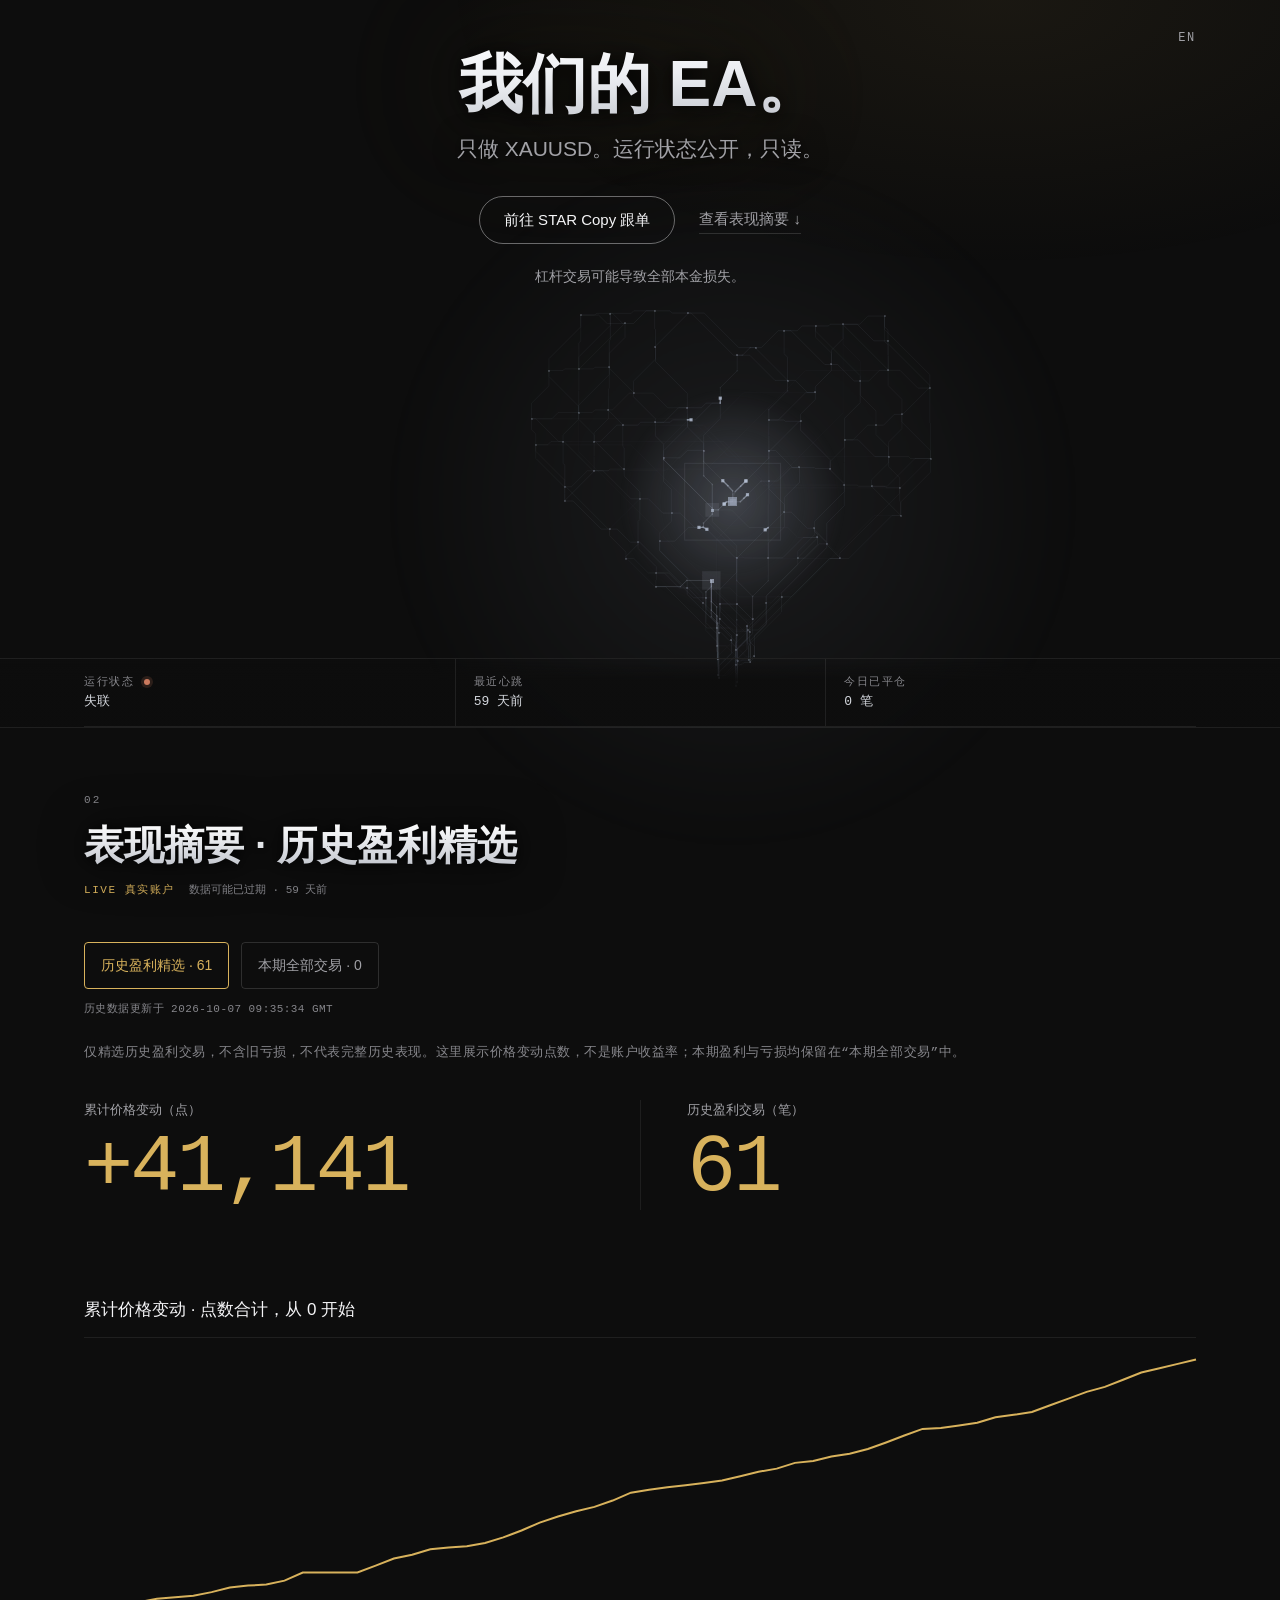
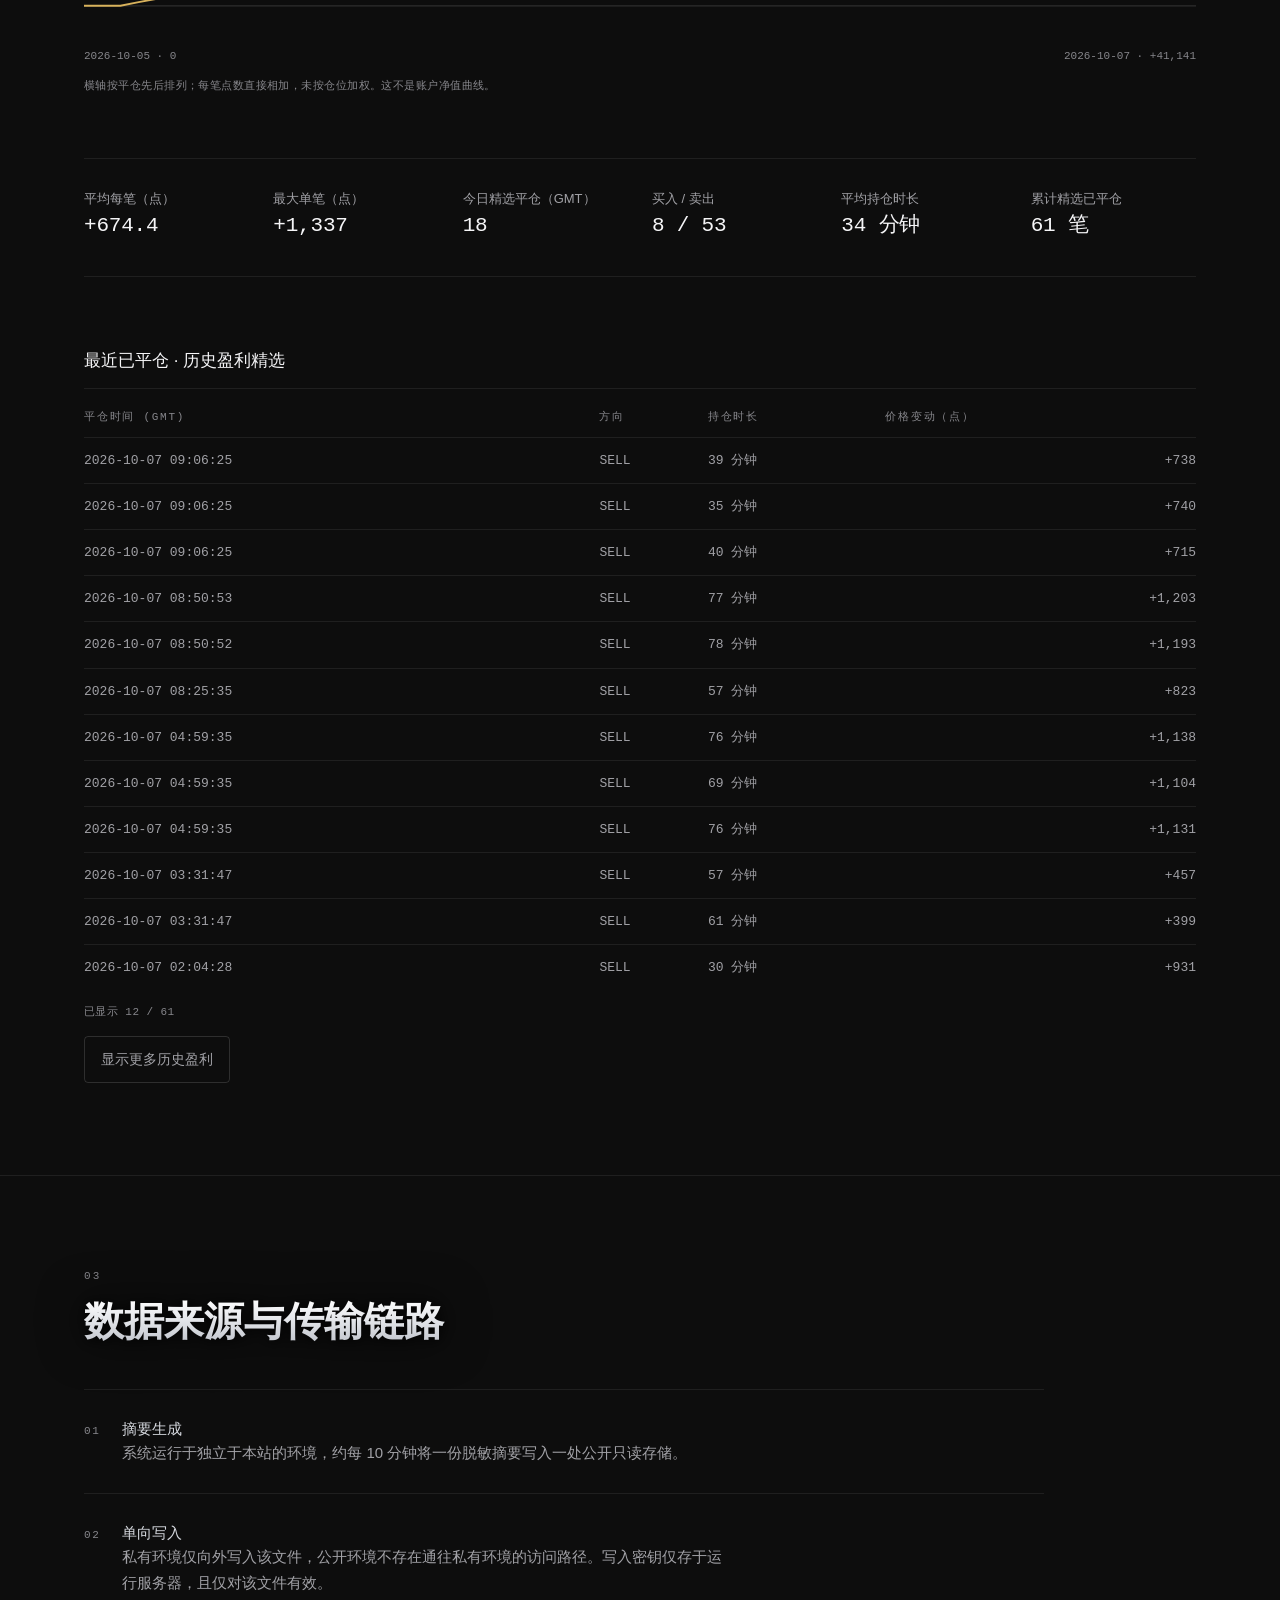
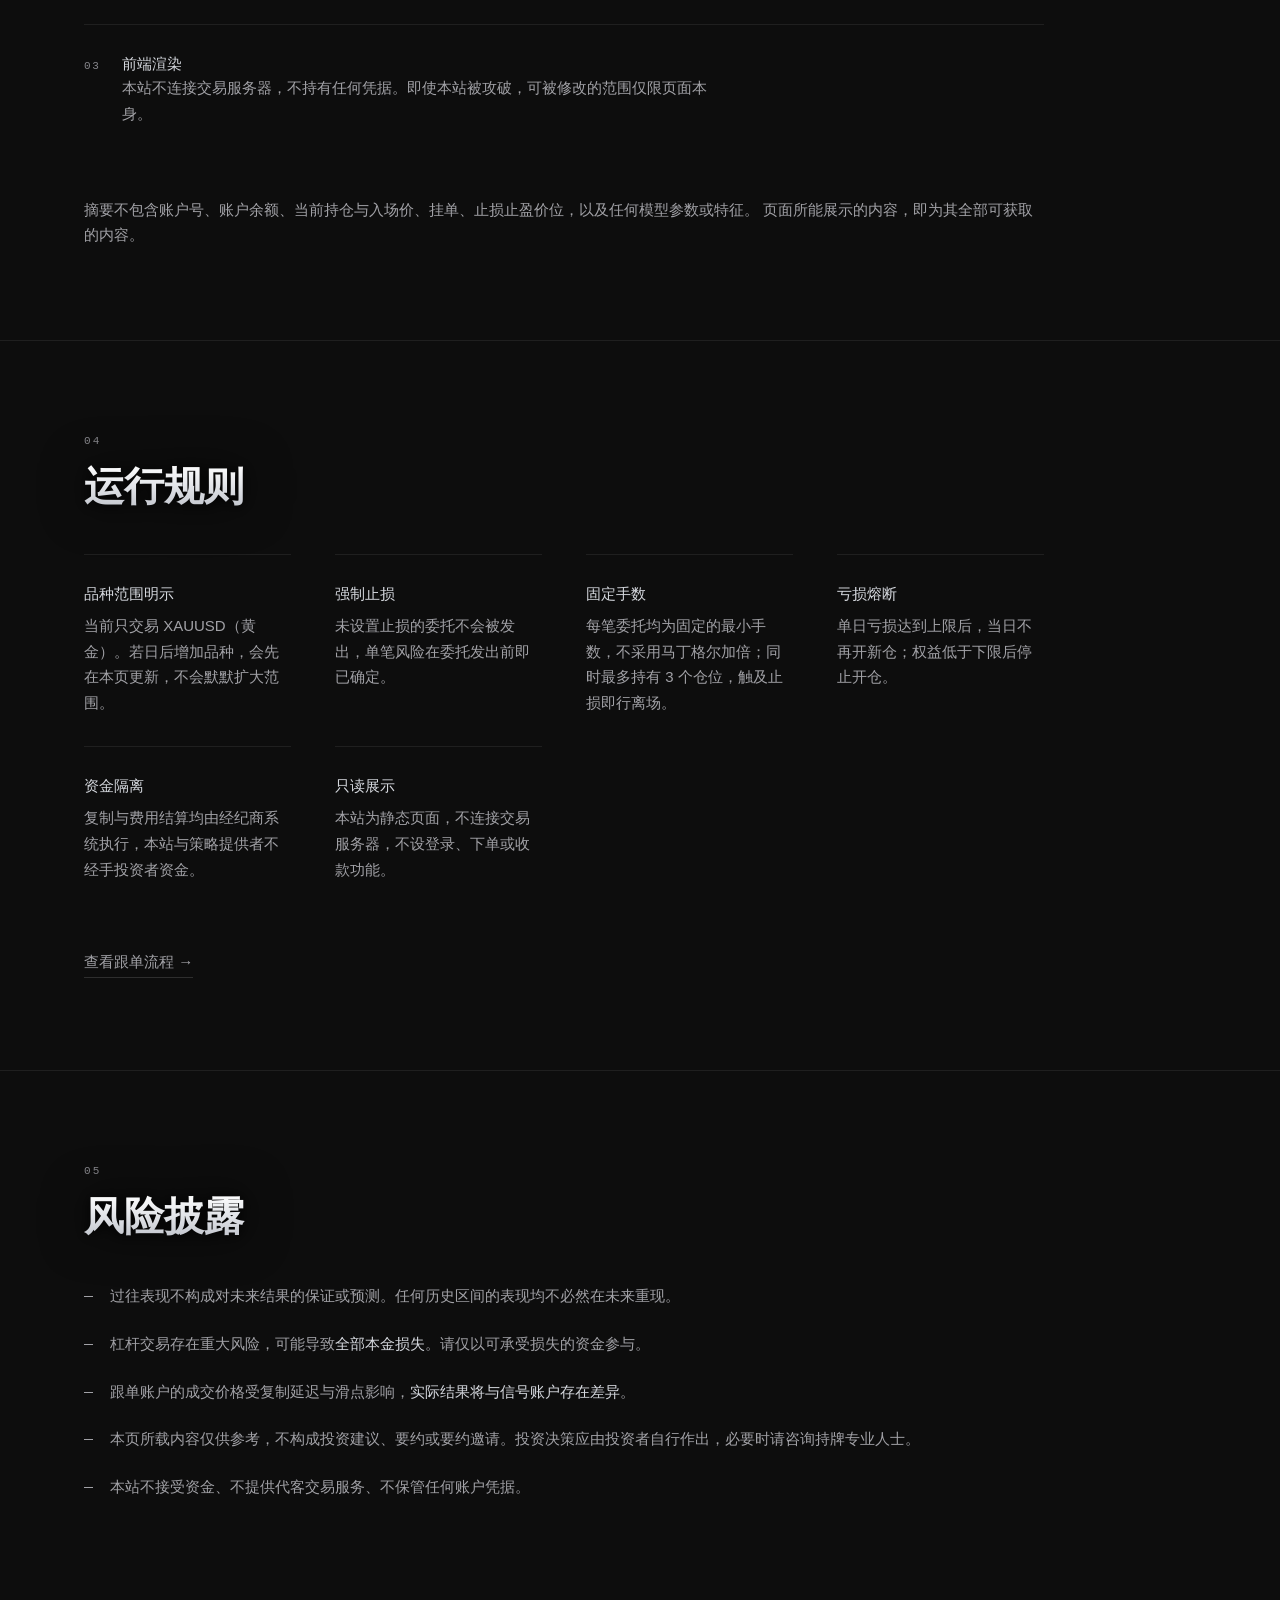
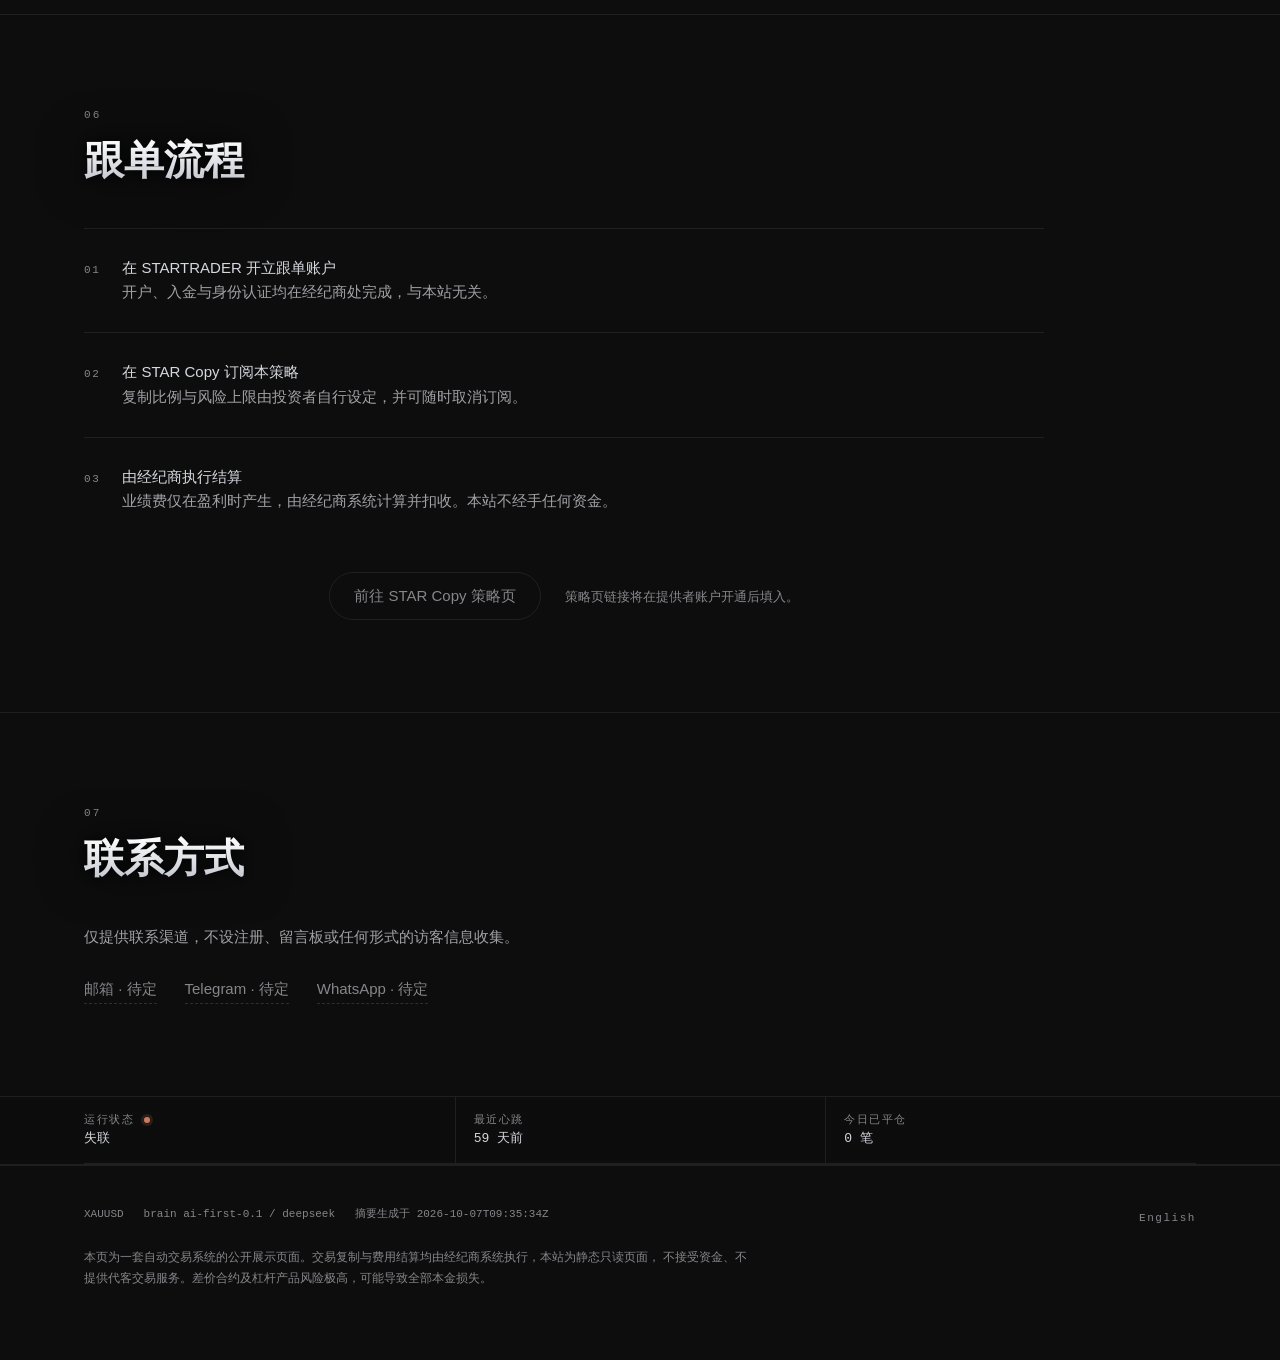
==== commit 9b3af852: "Show historical winners in the main summary and fix invisible reduced-motion rows Owner reported tha" ====
--- a/index.html
+++ b/index.html
@@ -32,6 +32,7 @@
 }, 2500);
 </script>
 <link rel="stylesheet" href="assets/style.css">
+<link rel="stylesheet" href="assets/record-view.css?v=20261007-1">
 </head>
 <body>
 
@@ -258,5 +259,6 @@
 
 <script src="assets/core.js"></script>
 <script src="assets/app.js"></script>
+<script src="assets/record-view.js?v=20261007-1"></script>
 </body>
 </html>
--- a/assets/record-view.css
+++ b/assets/record-view.css
@@ -0,0 +1,29 @@
+/* The original account metrics and the selected-history dashboard never overlap. */
+#performance .record-current[hidden], #performance .record-history[hidden] { display: none !important; }
+#performance.record-view-ready #previousProfitsPanel { display: none !important; }
+.record-controls { display: flex; gap: 12px; flex-wrap: wrap; margin: 0 0 12px; }
+.record-button { background: transparent; border: 1px solid var(--rule); border-radius: 4px; color: var(--mute); font: inherit; font-size: 14px; padding: 12px 16px; min-height: 44px; cursor: pointer; }
+.record-button[aria-pressed="true"] { color: var(--gold); border-color: var(--gold); }
+.record-button:disabled { opacity: .5; cursor: default; }
+.record-button:focus-visible { outline: 2px solid var(--gold); outline-offset: 3px; }
+#performance .record-message { margin: 0 0 24px; }
+.record-history .history-disclosure { margin: 0 0 36px; max-width: 960px; font-size: 13px; line-height: 1.8; }
+.record-history .figures { grid-template-columns: repeat(2, minmax(0, 1fr)); }
+.record-history .fig-v { font-size: clamp(36px, 6.5vw, 82px); overflow-wrap: anywhere; }
+.history-chart svg { display: block; width: 100%; height: clamp(180px, 30vw, 300px); overflow: visible; }
+.history-line { stroke: var(--gold); stroke-width: 2; }
+.history-baseline { stroke: var(--rule); stroke-width: 1; }
+.history-more { margin-top: 16px; }
+@media (max-width: 540px) {
+  .record-controls { display: grid; grid-template-columns: 1fr; }
+  .record-button { text-align: left; }
+  .record-history .fig-k { font-size: 12px; }
+  .record-history .figures { gap: 16px; }
+}
+@media print { .record-controls, .history-more { display: none; } }
+/* The legacy table starts at opacity:0 and relies on an animation to reveal it.
+   With reduced motion that animation is disabled, leaving populated rows blank. */
+.record-history .trades tbody tr { opacity: 1; animation: none; }
+@media (prefers-reduced-motion: reduce) {
+  #performance .trades tbody tr { opacity: 1; animation: none; }
+}
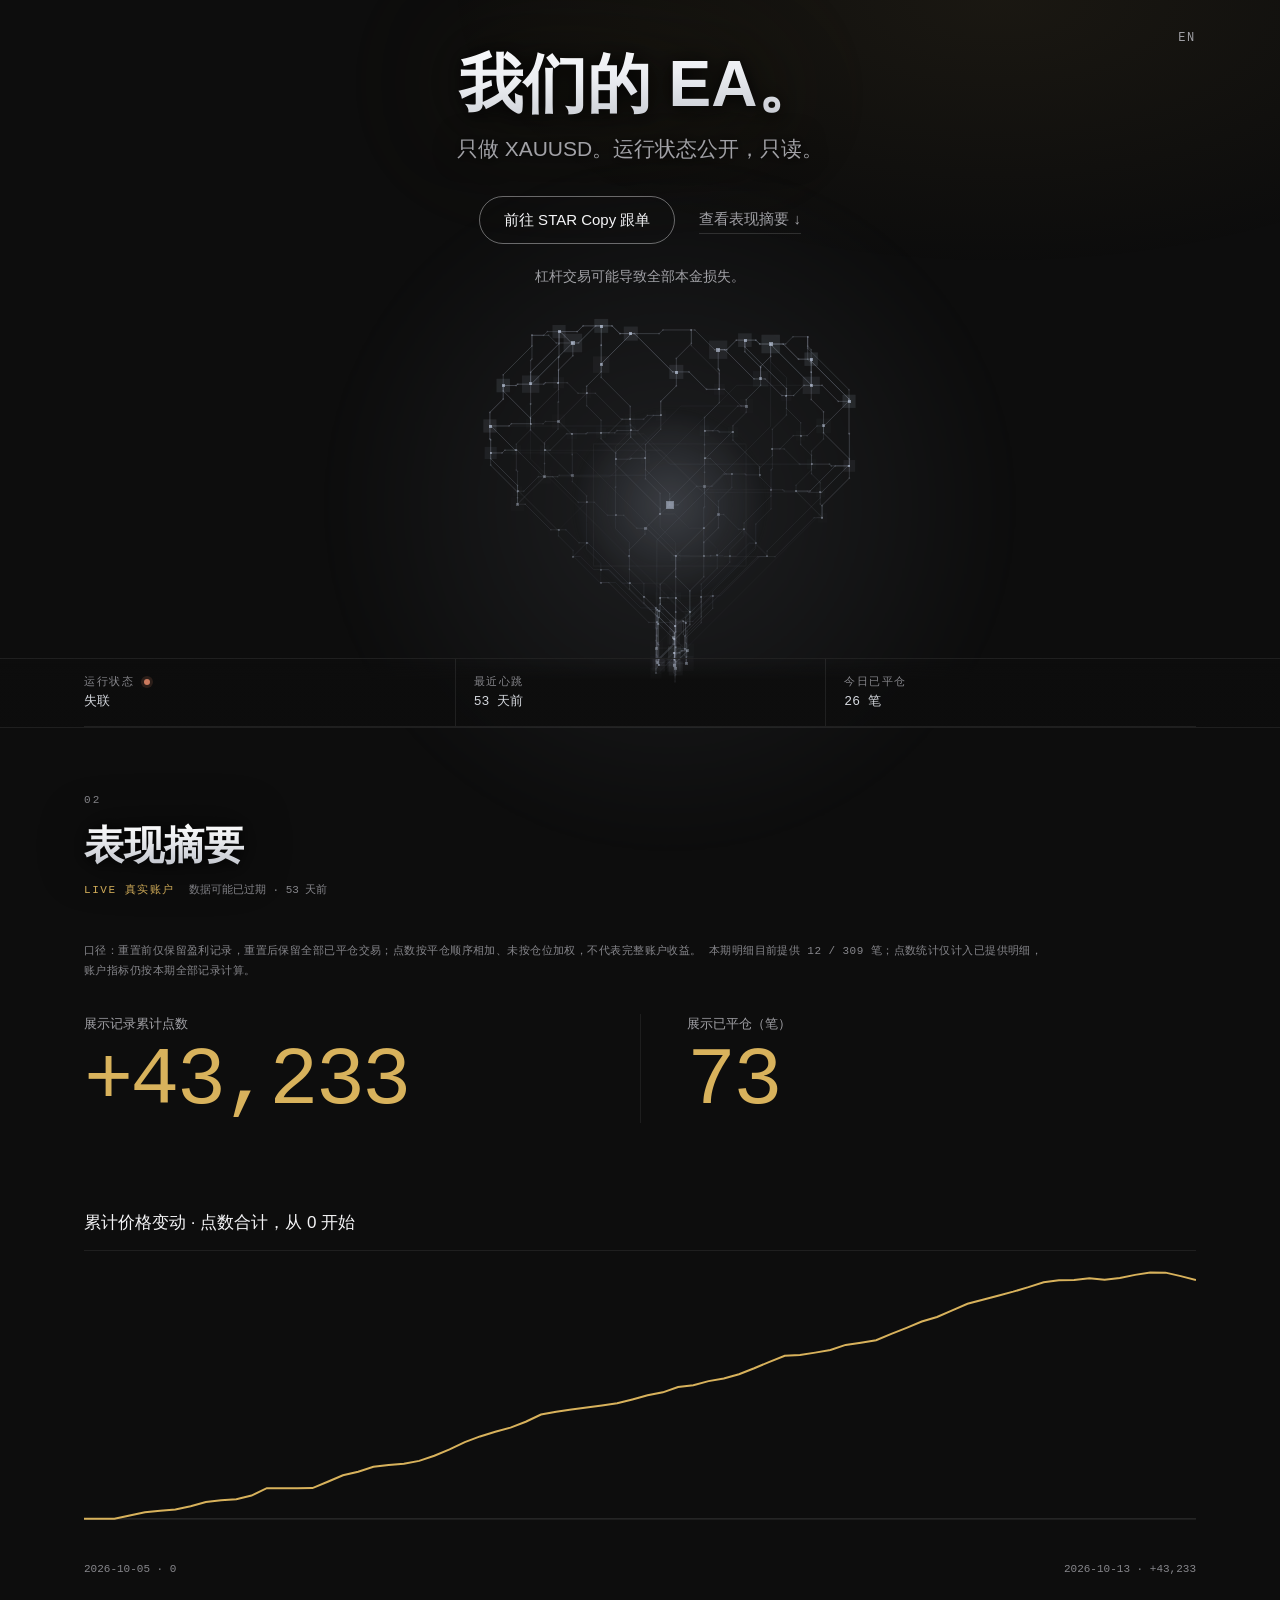
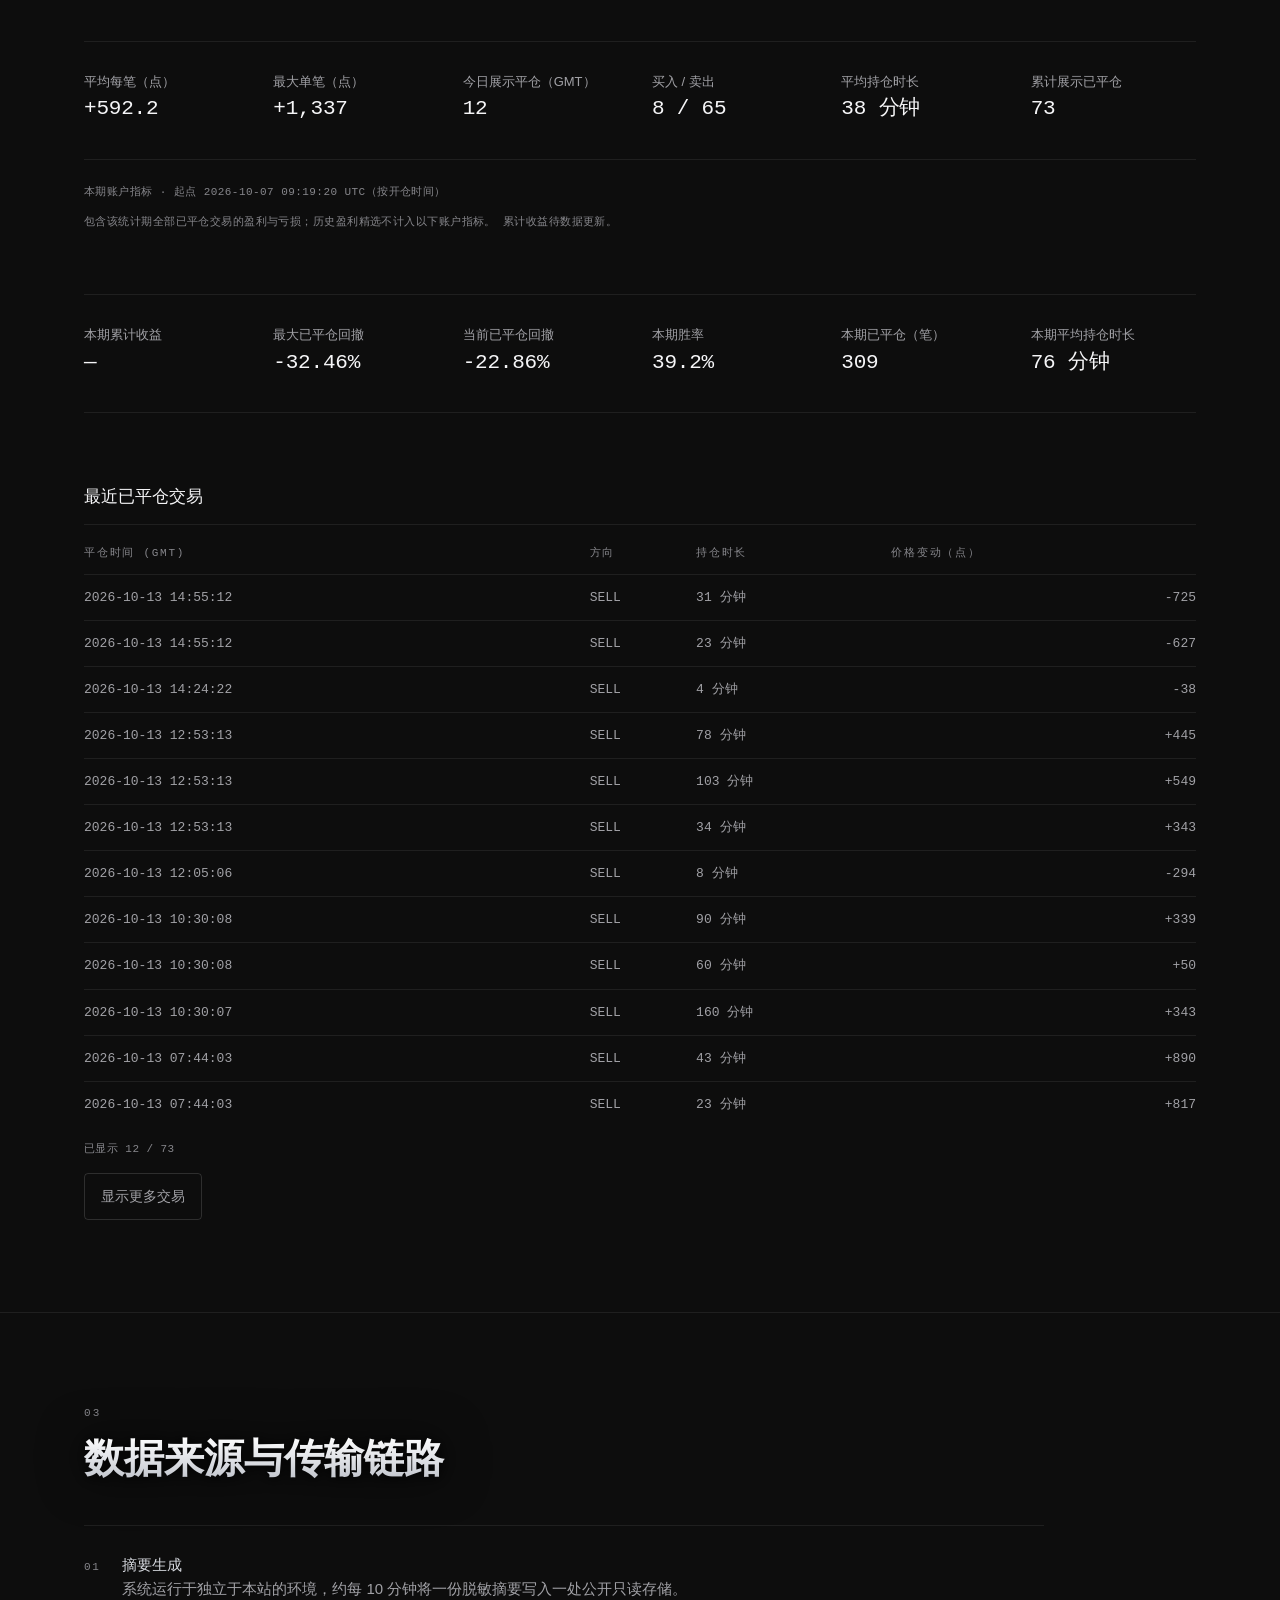
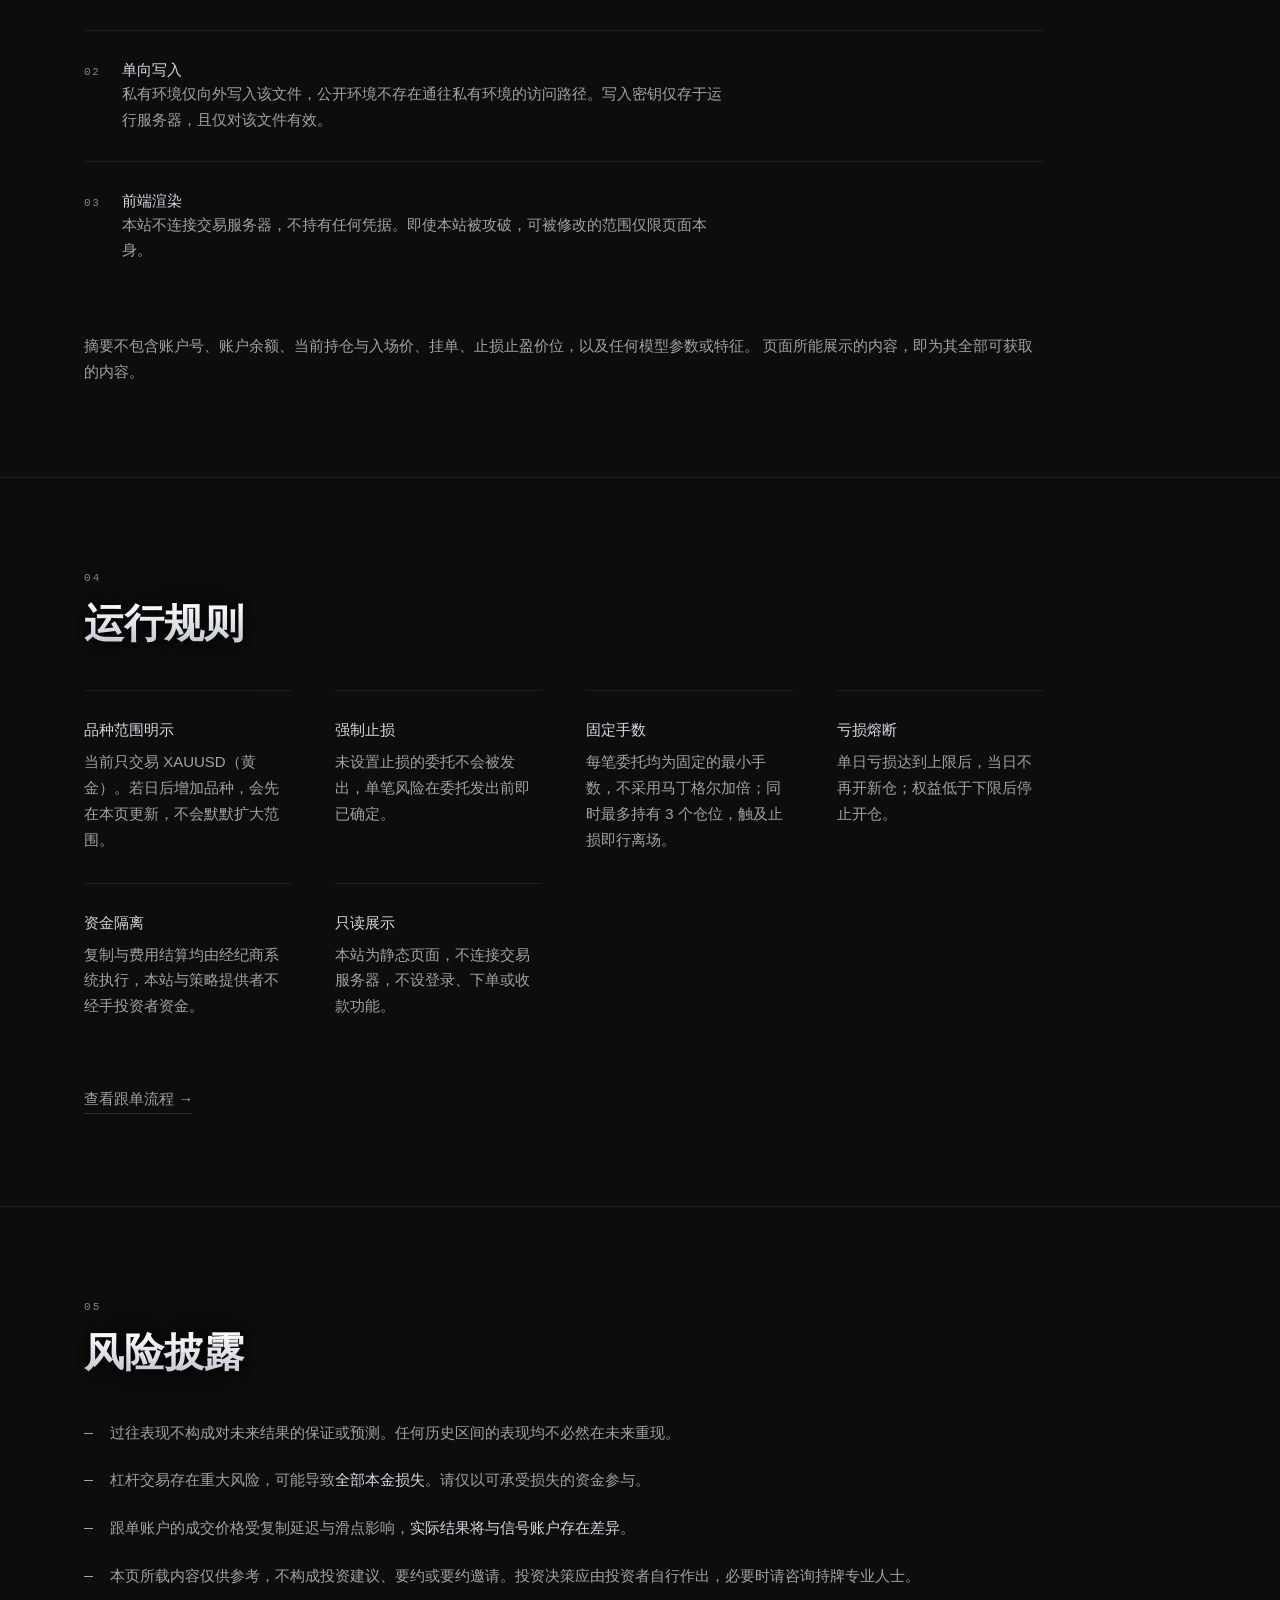
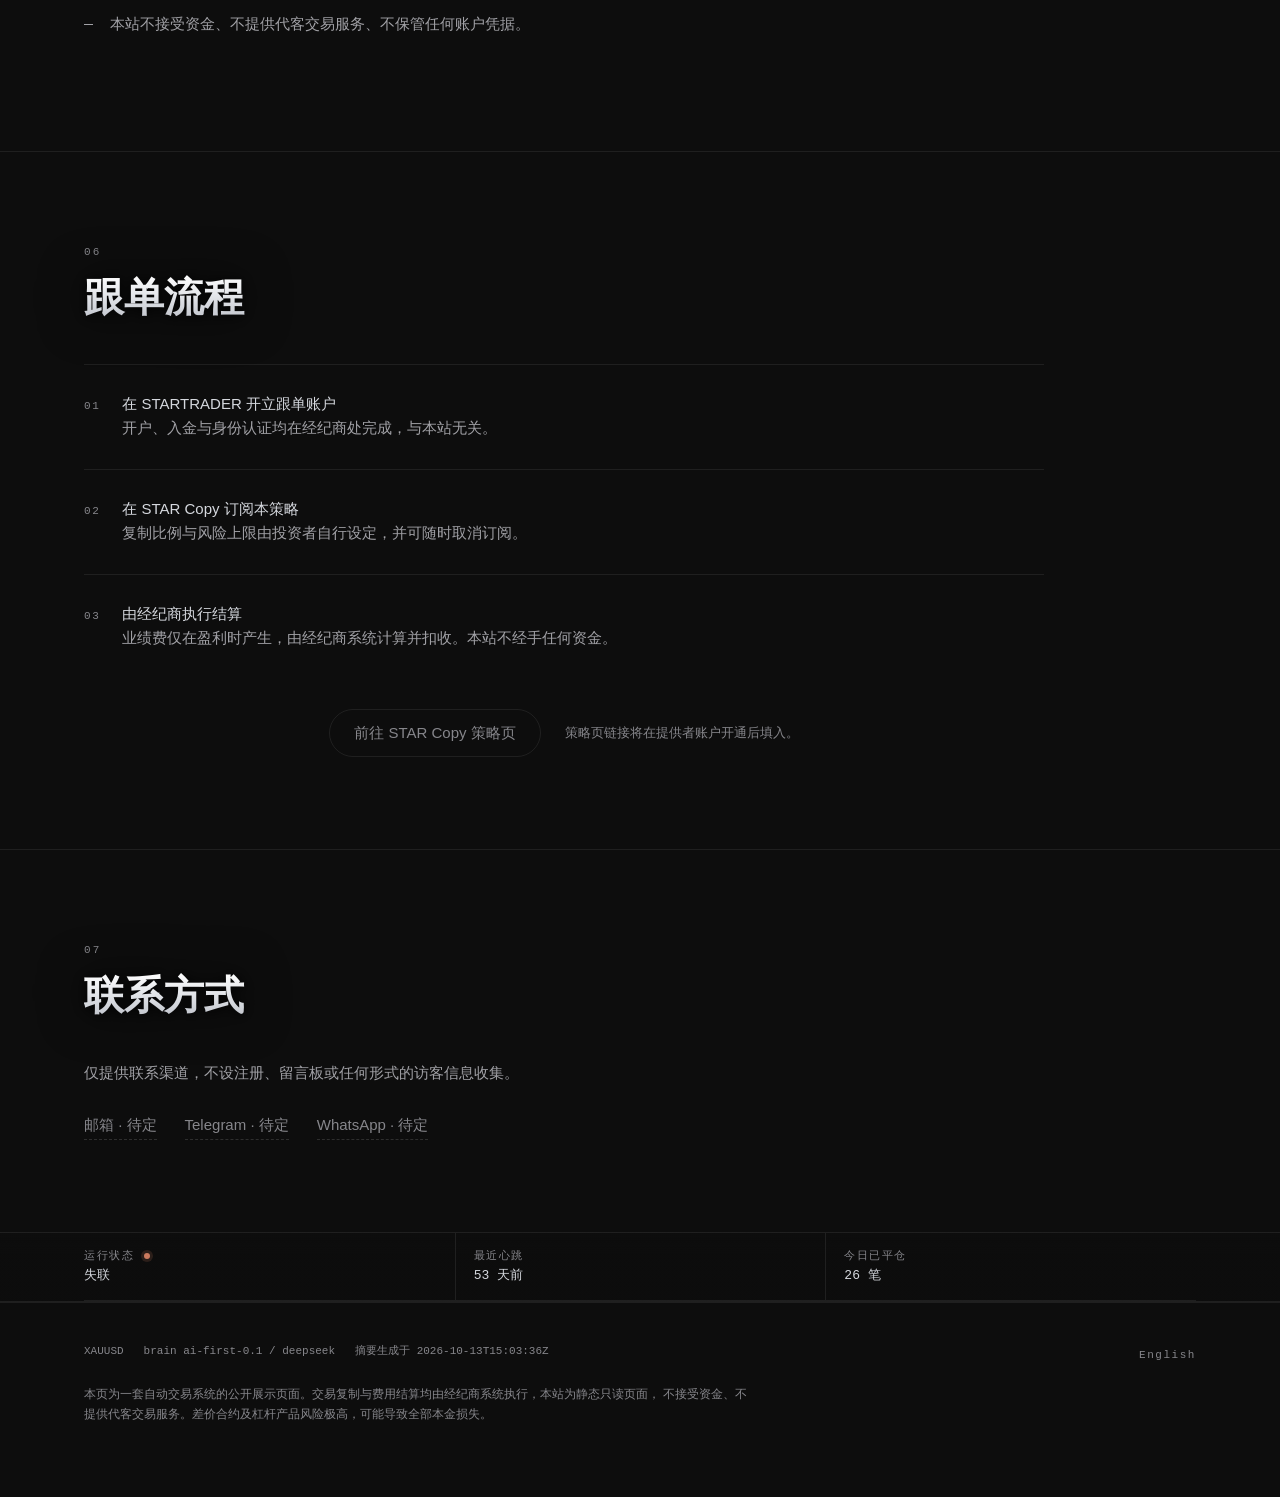
==== commit 42859684: "Show version returns with a clear performance boundary" ====
--- a/index.html
+++ b/index.html
@@ -259,6 +259,6 @@
 
 <script src="assets/core.js"></script>
 <script src="assets/app.js"></script>
-<script src="assets/record-view.js?v=20261007-1"></script>
+<script src="assets/record-view.js?v=20261013-1"></script>
 </body>
 </html>
--- a/assets/record-view.css
+++ b/assets/record-view.css
@@ -1,29 +1,23 @@
-/* The original account metrics and the selected-history dashboard never overlap. */
-#performance .record-current[hidden], #performance .record-history[hidden] { display: none !important; }
-#performance.record-view-ready #previousProfitsPanel { display: none !important; }
-.record-controls { display: flex; gap: 12px; flex-wrap: wrap; margin: 0 0 12px; }
-.record-button { background: transparent; border: 1px solid var(--rule); border-radius: 4px; color: var(--mute); font: inherit; font-size: 14px; padding: 12px 16px; min-height: 44px; cursor: pointer; }
-.record-button[aria-pressed="true"] { color: var(--gold); border-color: var(--gold); }
-.record-button:disabled { opacity: .5; cursor: default; }
-.record-button:focus-visible { outline: 2px solid var(--gold); outline-offset: 3px; }
-#performance .record-message { margin: 0 0 24px; }
-.record-history .history-disclosure { margin: 0 0 36px; max-width: 960px; font-size: 13px; line-height: 1.8; }
-.record-history .figures { grid-template-columns: repeat(2, minmax(0, 1fr)); }
-.record-history .fig-v { font-size: clamp(36px, 6.5vw, 82px); overflow-wrap: anywhere; }
-.history-chart svg { display: block; width: 100%; height: clamp(180px, 30vw, 300px); overflow: visible; }
-.history-line { stroke: var(--gold); stroke-width: 2; }
-.history-baseline { stroke: var(--rule); stroke-width: 1; }
-.history-more { margin-top: 16px; }
+/* One summary and one ledger. No record-scope tabs or duplicate panels. */
+#performance .record-message { margin: 0 0 32px; max-width: 960px; line-height: 1.8; }
+.record-unified .figures { grid-template-columns: repeat(2, minmax(0, 1fr)); }
+.record-unified .fig-v { font-size: clamp(36px, 6.5vw, 82px); overflow-wrap: anywhere; }
+.record-chart svg { display: block; width: 100%; height: clamp(180px, 30vw, 300px); }
+.record-line { stroke: var(--gold); stroke-width: 2; }
+.record-baseline { stroke: var(--rule); stroke-width: 1; }
+.record-account { margin-top: 24px; }
+.record-account > .scope { margin-bottom: 8px; }
+.record-table-wrap { overflow-x: auto; }
+.record-more { margin-top: 16px; background: transparent; border: 1px solid var(--rule); border-radius: 4px; color: var(--mute); font: inherit; font-size: 14px; padding: 12px 16px; min-height: 44px; cursor: pointer; }
+.record-more:hover { color: var(--gold); border-color: var(--gold); }
+.record-more:focus-visible { outline: 2px solid var(--gold); outline-offset: 3px; }
+/* Populated rows must remain visible when reveal animations are disabled. */
+.record-unified .trades tbody tr { opacity: 1; animation: none; }
 @media (max-width: 540px) {
-  .record-controls { display: grid; grid-template-columns: 1fr; }
-  .record-button { text-align: left; }
-  .record-history .fig-k { font-size: 12px; }
-  .record-history .figures { gap: 16px; }
+  .record-unified .fig-k { font-size: 12px; }
+  .record-unified .figures { gap: 16px; }
 }
-@media print { .record-controls, .history-more { display: none; } }
-/* The legacy table starts at opacity:0 and relies on an animation to reveal it.
-   With reduced motion that animation is disabled, leaving populated rows blank. */
-.record-history .trades tbody tr { opacity: 1; animation: none; }
 @media (prefers-reduced-motion: reduce) {
   #performance .trades tbody tr { opacity: 1; animation: none; }
 }
+@media print { .record-more { display: none; } }
